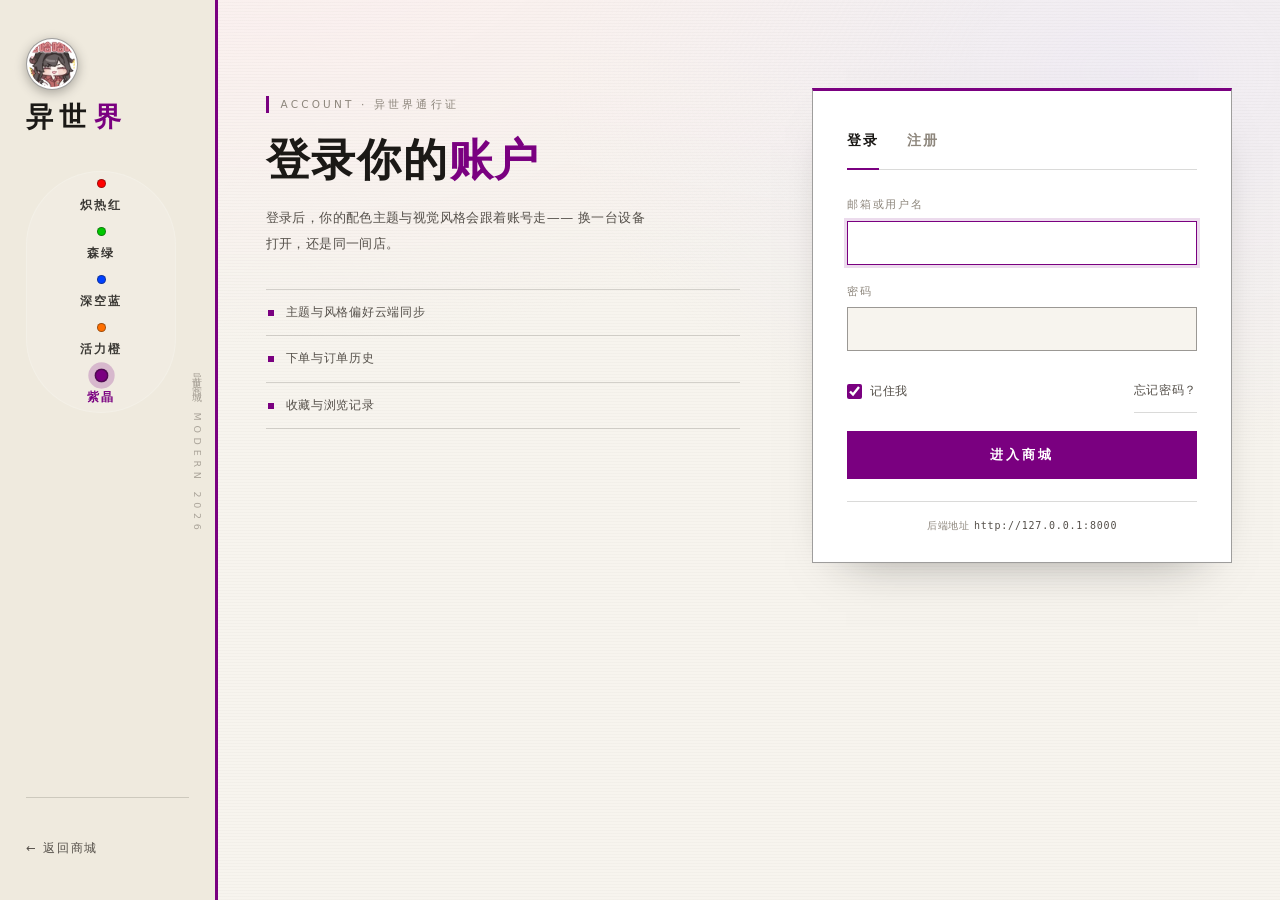
==== admin.html @ 24c60682 "feat(rbac): 三角色权限分级 + 商家后台 + 管理后台 后端： - users 表增加 role(默认 user) / display_name / shop_name - 角色依赖 re" ====
<!DOCTYPE html>
<html lang="zh-CN">
<head>
  <meta charset="UTF-8">
  <meta name="viewport" content="width=device-width, initial-scale=1.0">
  <title>管理后台 · 异世界商城</title>
  <link rel="icon" href="favicon.svg" type="image/svg+xml">
  <link rel="stylesheet" href="css/style.css">
  <link rel="stylesheet" href="css/visual-spine.css">
  <link rel="stylesheet" href="css/admin.css">
</head>
<body class="visual-spine admin-page" data-admin-page="admin">

  <a class="skip-link" href="#adminMain">跳到后台内容</a>

  <div class="container">
    <header class="header">
      <div class="brand">
        <img src="img/red.webp" alt="" class="logo" width="52" height="52">
        <span class="brand-name">异世<span class="brand-accent">界</span></span>
      </div>

      <nav aria-label="主题切换">
        <ul class="theme-tabs" role="tablist">
          <li><button class="theme-tab" data-theme="red" type="button"><span class="swatch" style="background:#ff0000"></span><span class="label">炽热红</span></button></li>
          <li><button class="theme-tab" data-theme="green" type="button"><span class="swatch" style="background:#00c800"></span><span class="label">森绿</span></button></li>
          <li><button class="theme-tab" data-theme="blue" type="button"><span class="swatch" style="background:#0040ff"></span><span class="label">深空蓝</span></button></li>
          <li><button class="theme-tab" data-theme="orange" type="button"><span class="swatch" style="background:#ff6f00"></span><span class="label">活力橙</span></button></li>
          <li><button class="theme-tab active" data-theme="purple" type="button"><span class="swatch" style="background:#7A0080"></span><span class="label">紫晶</span></button></li>
        </ul>
      </nav>

      <p class="who-am-i" id="whoAmI">校验身份中…</p>

      <div class="auth-spine-links">
        <a href="index.html" class="auth-back">← 商城</a>
        <a href="merchant.html" class="auth-back">商家后台</a>
      </div>
    </header>

    <main class="main-content" id="adminMain">
      <section class="admin-shell">
        <header class="admin-head">
          <p class="admin-kicker">ADMIN · 管理后台</p>
          <h1 class="admin-title">账号与<span class="admin-em">权限</span></h1>
          <p class="admin-sub">
            普通用户可以下单；商家可以管理商品与发货；管理员还管用户和角色。
            角色改动立即生效，对方下次请求就会被拦或放行。
          </p>
        </header>

        <section class="admin-section">
          <h2 class="section-label">
            用户列表
            <input type="search" id="userSearch" class="search-input" placeholder="搜邮箱或用户名" maxlength="100">
          </h2>

          <div class="table-wrap">
            <table class="data-table">
              <thead>
                <tr>
                  <th scope="col">ID</th>
                  <th scope="col">用户</th>
                  <th scope="col">角色</th>
                  <th scope="col">注册</th>
                  <th scope="col">最近登录</th>
                  <th scope="col">操作</th>
                </tr>
              </thead>
              <tbody id="userRows">
                <tr><td colspan="6" class="hint">加载中…</td></tr>
              </tbody>
            </table>
          </div>
        </section>

        <section class="admin-section">
          <h2 class="section-label">权限说明</h2>
          <dl class="role-matrix">
            <div class="role-row">
              <dt>普通用户</dt>
              <dd>浏览商品、下单、声明已付款、查看自己的订单</dd>
            </div>
            <div class="role-row">
              <dt>商家</dt>
              <dd>以上全部，外加：商品上下架与库存调整、查看全部订单并点「发货」、经营统计</dd>
            </div>
            <div class="role-row">
              <dt>管理员</dt>
              <dd>以上全部，外加：用户列表、改角色、停用账号。管理员不能给自己降权。</dd>
            </div>
          </dl>
        </section>
      </section>
    </main>
  </div>

  <script src="js/admin.js?v=1" defer></script>
</body>
</html>
---- css/style.css ----
*, *::before, *::after {
    margin: 0;
    padding: 0;
    box-sizing: border-box;
}

:root {
    --theme-color: #7A0080;
    --theme-color-dark: #5a0060;
    --theme-color-light: #a039a6;
    --theme-color-glow: rgba(122, 0, 128, 0.45);

    --radius-xs: 4px;
    --radius-sm: 8px;
    --radius-md: 12px;
    --radius-lg: 18px;
    --radius-xl: 28px;
    --radius-pill: 999px;

    --shadow-xs: 0 1px 3px rgba(0, 0, 0, 0.06);
    --shadow-sm: 0 4px 12px rgba(0, 0, 0, 0.08);
    --shadow-md: 0 8px 24px rgba(0, 0, 0, 0.12);
    --shadow-lg: 0 16px 48px rgba(0, 0, 0, 0.18);
    --shadow-xl: 0 24px 64px rgba(0, 0, 0, 0.25);
    --shadow-glow: 0 0 0 3px rgba(255, 255, 255, 0.9), 0 6px 20px rgba(0, 0, 0, 0.35);

    --ease-out: cubic-bezier(0.22, 1, 0.36, 1);
    --ease-bounce: cubic-bezier(0.34, 1.56, 0.64, 1);
    --ease-spring: cubic-bezier(0.68, -0.55, 0.265, 1.55);

    --bg-page: #eef1f8;
    --bg-card: #ffffff;
    --bg-subtle: #f5f6fc;
    --text-primary: #0f1729;
    --text-secondary: #4b5573;
    --text-muted: #8b92a5;
    --border: #e3e6ef;
    --price-color: #e11d48;
    --badge-hot: #ef4444;
    --badge-new: #22c55e;
    --badge-sale: #f97316;
}

html {
    font-size: 16px;
    scroll-behavior: smooth;
}

body {
    font-family: -apple-system, BlinkMacSystemFont, "Segoe UI", "PingFang SC",
        "Hiragino Sans GB", "Microsoft YaHei", Roboto, "Helvetica Neue", Arial, sans-serif;
    background-color: var(--bg-page);
    min-height: 100vh;
    color: var(--text-primary);
    line-height: 1.6;
    -webkit-font-smoothing: antialiased;
    -moz-osx-font-smoothing: grayscale;
    position: relative;
    overflow-x: hidden;
}

.bg-decor {
    position: fixed;
    inset: 0;
    pointer-events: none;
    z-index: 0;
    overflow: hidden;
}

.blob {
    position: absolute;
    border-radius: 50%;
    filter: blur(80px);
    opacity: 0.35;
    animation: float-blob 18s ease-in-out infinite;
}

.blob-1 {
    width: 520px;
    height: 520px;
    background: radial-gradient(circle, var(--theme-color), transparent 70%);
    top: -160px;
    left: -120px;
    animation-delay: 0s;
}

.blob-2 {
    width: 440px;
    height: 440px;
    background: radial-gradient(circle, var(--theme-color-light), transparent 70%);
    bottom: -120px;
    right: -80px;
    animation-delay: -6s;
}

.blob-3 {
    width: 320px;
    height: 320px;
    background: radial-gradient(circle, var(--theme-color-dark), transparent 70%);
    top: 45%;
    left: 50%;
    transform: translate(-50%, -50%);
    animation-delay: -12s;
}

@keyframes float-blob {
    0%, 100% { transform: translate(0, 0) scale(1); }
    33%      { transform: translate(40px, -30px) scale(1.08); }
    66%      { transform: translate(-30px, 40px) scale(0.95); }
}

::-webkit-scrollbar {
    width: 8px;
    height: 8px;
}
::-webkit-scrollbar-track {
    background: transparent;
}
::-webkit-scrollbar-thumb {
    background: rgba(0, 0, 0, 0.18);
    border-radius: var(--radius-pill);
    border: 2px solid transparent;
    background-clip: padding-box;
}
::-webkit-scrollbar-thumb:hover {
    background: rgba(0, 0, 0, 0.32);
    background-clip: padding-box;
    border: 2px solid transparent;
}

.container {
    position: relative;
    z-index: 1;
    width: min(94%, 1240px);
    margin: 20px auto;
    border-radius: var(--radius-xl);
    background-color: var(--bg-card);
    backdrop-filter: blur(20px);
    box-shadow: var(--shadow-xl);
    overflow: visible;
    min-height: calc(100vh - 40px);
    display: flex;
    flex-direction: column;
    border: 1px solid rgba(255, 255, 255, 0.6);
}

.header, .nav, .footer {
    transition: background-color 0.35s var(--ease-out);
}

.header {
    display: flex;
    justify-content: space-between;
    align-items: center;
    padding: 14px 28px;
    gap: 20px;
    background: linear-gradient(135deg, var(--theme-color) 0%, var(--theme-color-dark) 100%);
    color: white;
    box-shadow: 0 2px 20px rgba(0, 0, 0, 0.18);
    position: relative;
    z-index: 5;
    border-radius: var(--radius-xl) var(--radius-xl) 0 0;
    overflow: hidden;
}

.brand {
    display: flex;
    align-items: center;
    gap: 12px;
}

.logo {
    height: 48px;
    width: 48px;
    border-radius: var(--radius-sm);
    object-fit: cover;
    box-shadow: 0 3px 12px rgba(0, 0, 0, 0.3), inset 0 0 0 2px rgba(255, 255, 255, 0.3);
    background: #fff;
    padding: 2px;
}

.brand-name {
    font-size: 22px;
    font-weight: 800;
    letter-spacing: -0.5px;
    color: #fff;
}

.brand-accent {
    background: linear-gradient(90deg, #fff, rgba(255, 255, 255, 0.65));
    -webkit-background-clip: text;
    background-clip: text;
    -webkit-text-fill-color: transparent;
    padding-left: 2px;
}

.theme-tabs {
    list-style: none;
    display: flex;
    gap: 8px;
    align-items: center;
    padding: 4px;
    background: rgba(255, 255, 255, 0.12);
    border-radius: var(--radius-pill);
    border: 1px solid rgba(255, 255, 255, 0.18);
}

.theme-tab {
    cursor: pointer;
    display: flex;
    flex-direction: column;
    align-items: center;
    gap: 3px;
    padding: 5px 10px;
    border-radius: var(--radius-pill);
    transition: all 0.25s var(--ease-out);
    user-select: none;
}

.theme-tab .swatch {
    width: 28px;
    height: 28px;
    border: 2px solid rgba(255, 255, 255, 0.5);
    border-radius: 50%;
    transition: all 0.3s var(--ease-bounce);
    box-shadow: 0 2px 6px rgba(0, 0, 0, 0.2);
}

.theme-tab .label {
    font-size: 10px;
    color: rgba(255, 255, 255, 0.75);
    font-weight: 600;
    white-space: nowrap;
}

.theme-tab:hover {
    background: rgba(255, 255, 255, 0.15);
}

.theme-tab:hover .swatch {
    transform: scale(1.15);
}

.theme-tab.active {
    background: rgba(255, 255, 255, 0.95);
    box-shadow: 0 4px 12px rgba(0, 0, 0, 0.2);
}

.theme-tab.active .swatch {
    transform: scale(1.2);
    border-color: transparent;
    box-shadow: 0 0 0 2px rgba(0, 0, 0, 0.1), 0 3px 10px rgba(0, 0, 0, 0.25);
}

.theme-tab.active .label {
    color: var(--theme-color-dark);
}

.red    { background-color: #ff0000; }
.green  { background-color: #00c800; }
.blue   { background-color: #0040ff; }
.orange { background-color: #ff6f00; }
.purple { background-color: #7A0080; }

.nav {
    padding: 0 28px;
    background: linear-gradient(180deg, rgba(0, 0, 0, 0.04), transparent);
    backdrop-filter: blur(14px);
    border-bottom: 1px solid var(--border);
    background-color: rgba(255, 255, 255, 0.92);
    position: sticky;
    top: 0;
    z-index: 50;
}

.hamburger {
    display: none;
    background: none;
    border: none;
    cursor: pointer;
    padding: 14px 0;
    flex-direction: column;
    gap: 5px;
}

.hamburger.active {
    background: var(--theme-color-dark);
    border-radius: 12px;
    padding: 12px 14px;
    box-shadow: 0 4px 14px rgba(0, 0, 0, 0.25);
}

.hamburger span {
    display: block;
    width: 26px;
    height: 3px;
    background-color: var(--theme-color);
    border-radius: 2px;
    transition: all 0.35s var(--ease-out);
}

.hamburger.active span:nth-child(1) {
    transform: translateY(8px) rotate(45deg);
    background-color: #fff;
}
.hamburger.active span:nth-child(2) {
    opacity: 0;
}
.hamburger.active span:nth-child(3) {
    transform: translateY(-8px) rotate(-45deg);
    background-color: #fff;
}

.nav-menu {
    list-style: none;
    display: flex;
    gap: 0;
}

.nav-item {
    position: relative;
}

.nav-link {
    display: block;
    padding: 16px 22px;
    text-decoration: none;
    color: var(--text-secondary);
    font-size: 15px;
    font-weight: 600;
    transition: color 0.25s ease, background-color 0.25s ease;
    position: relative;
}

.nav-link::after {
    content: "";
    position: absolute;
    left: 50%;
    bottom: 0;
    width: 0;
    height: 3px;
    background: linear-gradient(90deg, var(--theme-color), var(--theme-color-light));
    transform: translateX(-50%);
    transition: width 0.35s var(--ease-out);
    border-radius: 3px;
}

.nav-link:hover {
    color: var(--theme-color-dark);
    background: linear-gradient(180deg, rgba(122, 0, 128, 0.05), transparent);
}

.nav-link:hover::after {
    width: 60%;
}

.submenu {
    position: absolute;
    top: 100%;
    left: 0;
    list-style: none;
    min-width: 190px;
    background: var(--bg-card);
    border-radius: var(--radius-md);
    box-shadow: var(--shadow-lg);
    opacity: 0;
    visibility: hidden;
    transform: translateY(-12px) scale(0.96);
    transition: opacity 0.3s var(--ease-out), transform 0.3s var(--ease-spring), visibility 0.3s;
    z-index: 100;
    overflow: visible;
    border: 1px solid var(--border);
    padding: 6px;
    padding-top: 10px;
}

/* 透明桥接区：跨越导航项与子菜单之间的空隙，确保鼠标移动时 hover 不断开 */
.submenu::after {
    content: "";
    position: absolute;
    top: -10px;
    left: 0;
    right: 0;
    height: 10px;
}

.submenu::before {
    content: "";
    position: absolute;
    top: -6px;
    left: 22px;
    width: 12px;
    height: 12px;
    background: var(--bg-card);
    border-left: 1px solid var(--border);
    border-top: 1px solid var(--border);
    transform: rotate(45deg);
}

.submenu li {
    position: relative;
}

.submenu li a {
    display: block;
    padding: 10px 16px;
    text-decoration: none;
    color: var(--text-secondary);
    font-size: 14px;
    font-weight: 500;
    transition: all 0.22s var(--ease-out);
    border-radius: var(--radius-sm);
    margin: 2px 0;
}

.submenu li a:hover {
    background: linear-gradient(90deg, var(--theme-color), var(--theme-color-light));
    color: #fff;
    padding-left: 22px;
    box-shadow: 0 2px 8px rgba(122, 0, 128, 0.3);
}

.has-sub > a::after {
    content: "›";
    float: right;
    font-size: 16px;
    opacity: 0.6;
    line-height: 1;
    transition: transform 0.25s ease;
}

.nav-item:hover > .submenu {
    opacity: 1;
    visibility: visible;
    transform: translateY(0) scale(1);
}

.submenu .submenu-level2 {
    top: -6px;
    left: calc(100% + 8px);
    transform: translateX(-12px) scale(0.96);
}

.submenu .submenu-level2::before {
    top: 16px;
    left: -6px;
    border-left: none;
    border-top: none;
    border-right: 1px solid var(--border);
    border-bottom: 1px solid var(--border);
}

.submenu .has-sub:hover > .submenu-level2 {
    opacity: 1;
    visibility: visible;
    transform: translateX(0) scale(1);
}

.main-content {
    flex: 1;
    display: flex;
    flex-direction: column;
    background: linear-gradient(180deg, rgba(245, 246, 252, 0.5) 0%, var(--bg-subtle) 100%);
}

.hero {
    position: relative;
    padding: 48px 36px;
    margin: 28px 28px 0;
    border-radius: var(--radius-lg);
    overflow: hidden;
    background: linear-gradient(135deg,
        var(--theme-color-dark) 0%,
        var(--theme-color) 50%,
        var(--theme-color-light) 100%);
    box-shadow: 0 12px 40px var(--theme-color-glow);
    color: #fff;
    isolation: isolate;
}

.hero::before {
    content: "";
    position: absolute;
    inset: 0;
    background-image:
        radial-gradient(circle at 20% 30%, rgba(255, 255, 255, 0.15) 0%, transparent 45%),
        radial-gradient(circle at 80% 70%, rgba(255, 255, 255, 0.1) 0%, transparent 40%);
    z-index: -1;
}

.hero-inner {
    position: relative;
    z-index: 2;
    max-width: 68%;
}

.hero-tag {
    display: inline-block;
    padding: 6px 14px;
    background: rgba(255, 255, 255, 0.2);
    border-radius: var(--radius-pill);
    font-size: 12px;
    font-weight: 700;
    letter-spacing: 1px;
    margin-bottom: 14px;
    border: 1px solid rgba(255, 255, 255, 0.3);
    backdrop-filter: blur(8px);
}

.hero-title {
    font-size: clamp(26px, 4vw, 42px);
    font-weight: 800;
    line-height: 1.2;
    letter-spacing: -0.5px;
    margin-bottom: 14px;
    text-shadow: 0 2px 10px rgba(0, 0, 0, 0.15);
}

.hero-highlight {
    background: linear-gradient(90deg, #fff5a0, #ffffff);
    -webkit-background-clip: text;
    background-clip: text;
    -webkit-text-fill-color: transparent;
    position: relative;
}

.hero-highlight::after {
    content: "";
    position: absolute;
    left: 0;
    bottom: 2px;
    width: 100%;
    height: 4px;
    background: rgba(255, 255, 255, 0.4);
    border-radius: 2px;
}

.hero-desc {
    font-size: 15px;
    opacity: 0.9;
    line-height: 1.7;
}

.hero-cta {
    margin-top: 18px;
    padding: 12px 32px;
    font-size: 15px;
    font-weight: 700;
    color: #fff;
    background: linear-gradient(135deg, var(--theme-color, #7A0080), var(--theme-color-dark, #5a0060));
    border: none;
    border-radius: 50px;
    cursor: pointer;
    box-shadow: 0 4px 16px rgba(122, 0, 128, 0.35);
    transition: transform 0.2s ease, box-shadow 0.25s ease;
    letter-spacing: 1px;
}

.hero-cta:hover {
    transform: translateY(-2px);
    box-shadow: 0 8px 24px rgba(122, 0, 128, 0.45);
}

.hero-cta:active {
    transform: scale(0.96);
}

.hero-orb {
    position: absolute;
    right: -40px;
    top: 50%;
    transform: translateY(-50%);
    width: 280px;
    height: 280px;
    border-radius: 50%;
    background: radial-gradient(circle at 30% 30%, rgba(255, 255, 255, 0.4), rgba(255, 255, 255, 0.05) 60%, transparent 75%);
    box-shadow: inset 0 0 60px rgba(255, 255, 255, 0.2);
    animation: orb-pulse 4s ease-in-out infinite;
    z-index: 1;
}

@keyframes orb-pulse {
    0%, 100% { transform: translateY(-50%) scale(1); opacity: 0.8; }
    50%      { transform: translateY(-50%) scale(1.08); opacity: 1; }
}

.filter-bar {
    padding: 0 28px;
    margin-top: 24px;
}

.content-tabs {
    list-style: none;
    display: flex;
    gap: 6px;
    padding: 6px;
    background: rgba(0, 0, 0, 0.04);
    border-radius: var(--radius-pill);
    width: fit-content;
    border: 1px solid rgba(0, 0, 0, 0.06);
}

.content-tab {
    padding: 10px 22px;
    cursor: pointer;
    font-size: 14px;
    font-weight: 600;
    color: var(--text-secondary);
    border-radius: var(--radius-pill);
    transition: all 0.3s var(--ease-out);
    user-select: none;
    white-space: nowrap;
    position: relative;
}

.content-tab:hover {
    color: var(--theme-color-dark);
    background: rgba(122, 0, 128, 0.06);
}

.content-tab.active {
    color: #fff;
    background: linear-gradient(135deg, var(--theme-color), var(--theme-color-light));
    box-shadow: 0 4px 16px var(--theme-color-glow);
    transform: translateY(-1px);
}

.content-panels {
    list-style: none;
    padding: 24px 28px 36px;
    flex: 1;
}

.content-panel {
    display: none;
    animation: panel-in 0.4s var(--ease-out);
}

.content-panel.active {
    display: block;
}

@keyframes panel-in {
    from { opacity: 0; transform: translateY(14px); }
    to   { opacity: 1; transform: translateY(0); }
}

.content-panel h2 {
    font-size: 22px;
    font-weight: 700;
    color: var(--text-primary);
    margin-bottom: 20px;
    display: flex;
    align-items: center;
    gap: 10px;
}

.content-panel h2::after {
    content: "";
    flex: 1;
    height: 2px;
    background: linear-gradient(90deg, var(--border), transparent);
}

.product-list {
    list-style: none;
    display: grid;
    grid-template-columns: repeat(auto-fill, minmax(220px, 1fr));
    gap: 18px;
}

.product-item {
    position: relative;
    border-radius: var(--radius-md);
    padding: 24px 18px 20px;
    text-align: center;
    background: var(--bg-card);
    border: 1px solid var(--border);
    transition: transform 0.35s var(--ease-out), box-shadow 0.35s var(--ease-out), border-color 0.3s ease;
    cursor: pointer;
    overflow: visible;
}

.product-item::before {
    content: "";
    position: absolute;
    inset: 0;
    border-radius: inherit;
    background: linear-gradient(145deg, rgba(122, 0, 128, 0.06), transparent 50%);
    opacity: 0;
    transition: opacity 0.35s ease;
    pointer-events: none;
}

.product-item:hover {
    transform: translateY(-8px);
    box-shadow: 0 20px 48px rgba(0, 0, 0, 0.14), 0 0 0 1px var(--theme-color-light);
    border-color: transparent;
}

.product-item:hover::before {
    opacity: 1;
}

.product-item.rank-1 {
    border-color: rgba(239, 68, 68, 0.3);
    box-shadow: 0 4px 16px rgba(239, 68, 68, 0.12);
}
.product-item.rank-2 {
    border-color: rgba(148, 163, 184, 0.4);
}
.product-item.rank-3 {
    border-color: rgba(249, 115, 22, 0.3);
}

.product-item.on-sale {
    border-color: var(--badge-sale);
    background: linear-gradient(160deg, rgba(249, 115, 22, 0.05), var(--bg-card));
}

.product-badge {
    position: absolute;
    top: -10px;
    left: 50%;
    transform: translateX(-50%);
    padding: 3px 12px;
    font-size: 11px;
    font-weight: 700;
    color: #fff;
    border-radius: var(--radius-pill);
    background: var(--badge-hot);
    box-shadow: 0 3px 10px rgba(0, 0, 0, 0.2);
    letter-spacing: 0.5px;
}

.product-badge.new { background: var(--badge-new); }
.product-badge.sale { background: var(--badge-sale); }

.rank-badge {
    position: absolute;
    top: 10px;
    right: 10px;
    font-size: 22px;
    filter: drop-shadow(0 2px 4px rgba(0, 0, 0, 0.2));
}

.product-img {
    font-size: 64px;
    margin: 4px 0 14px;
    transition: transform 0.4s var(--ease-bounce);
    line-height: 1;
    display: flex;
    align-items: center;
    justify-content: center;
}

/* 二次元商品图：统一圆角 + 柔和投影，悬停时随卡片一起弹动 */
.product-img img {
    display: block;
    width: 132px;
    height: 132px;
    object-fit: cover;
    border-radius: 16px;
    box-shadow: 0 6px 18px rgba(0, 0, 0, 0.12);
    transition: box-shadow 0.35s var(--ease-out);
}

.product-item:hover .product-img img {
    box-shadow: 0 10px 26px rgba(0, 0, 0, 0.18);
}

.product-item:hover .product-img {
    transform: scale(1.08) rotate(-3deg);
}

.product-name {
    font-size: 15px;
    font-weight: 600;
    color: var(--text-primary);
    margin-bottom: 6px;
}

.product-meta {
    font-size: 12px;
    color: var(--text-muted);
    margin-bottom: 10px;
}

.product-price {
    font-size: 20px;
    font-weight: 800;
    color: var(--price-color);
}

.product-price data {
    text-decoration: none;
}

.footer {
    background: linear-gradient(135deg, var(--theme-color-dark), var(--theme-color));
    color: rgba(255, 255, 255, 0.9);
    padding: 20px 28px;
    font-size: 13px;
    text-align: center;
    border-radius: 0 0 var(--radius-xl) var(--radius-xl);
    overflow: hidden;
}

.footer-inner {
    display: flex;
    align-items: center;
    justify-content: center;
    gap: 12px;
    flex-wrap: wrap;
}

.footer-divider {
    opacity: 0.6;
}

#debugToggle {
    position: fixed;
    right: 24px;
    bottom: 24px;
    width: 54px;
    height: 54px;
    border-radius: 50%;
    border: none;
    background: linear-gradient(135deg, var(--theme-color), var(--theme-color-dark));
    color: #fff;
    font-size: 22px;
    cursor: pointer;
    box-shadow: var(--shadow-lg);
    transition: all 0.3s var(--ease-out);
    z-index: 9999;
}

#debugToggle:hover {
    transform: scale(1.1) rotate(6deg);
    box-shadow: 0 12px 32px var(--theme-color-glow);
}

#debugToggle:active {
    transform: scale(0.95);
}

body.mobile-view .container {
    max-width: 420px;
    margin: 10px auto;
    width: 96%;
    border-radius: var(--radius-lg);
}

body.mobile-view .header {
    padding: 12px 16px;
}

body.mobile-view .brand-name {
    display: none;
}

body.mobile-view .theme-tabs {
    gap: 4px;
    flex: 1;
    min-width: 0;
    padding: 3px;
}

body.mobile-view .theme-tab {
    padding: 3px 6px;
}

body.mobile-view .theme-tab .swatch {
    width: 24px;
    height: 24px;
}

body.mobile-view .theme-tab .label {
    display: none;
}

body.mobile-view .nav {
    padding: 0 16px;
    display: flex;
    flex-direction: column;
    align-items: stretch;
}

body.mobile-view .hamburger {
    display: flex;
    align-self: flex-end;
}

body.mobile-view .nav.open .nav-menu {
    display: flex;
    flex: 1;
}

body.mobile-view .nav-menu {
    display: none;
    flex-direction: column;
    background: var(--theme-color-dark);
    padding: 4px 16px 16px;
    overflow-y: auto;
}

body.mobile-view .nav-menu .nav-link {
    color: #fff;
    padding: 14px 0;
    font-size: 15px;
}

body.mobile-view .nav-menu .nav-link::after {
    background: #fff;
}

body.mobile-view .nav-menu .nav-item {
    border-bottom: 1px solid rgba(255, 255, 255, 0.15);
}

body.mobile-view .nav-menu .nav-item:last-child {
    border-bottom: none;
}

body.mobile-view .nav-menu .submenu {
    display: none;
    position: static;
    opacity: 1;
    visibility: visible;
    transform: none;
    box-shadow: none;
    min-width: 0;
    background: rgba(0, 0, 0, 0.2);
    border-radius: 0;
    border: none;
    padding: 0;
    margin: 0 -16px;
}

body.mobile-view .nav-menu .nav-item.expanded > .submenu {
    display: block;
}

body.mobile-view .nav-menu .submenu::before {
    display: none;
}

body.mobile-view .nav-menu .submenu li a {
    color: rgba(255, 255, 255, 0.85);
    padding: 12px 16px 12px 32px;
    font-size: 14px;
    background: none;
    margin: 0;
    border-radius: 0;
}

body.mobile-view .nav-menu .submenu li a:hover {
    background: rgba(255, 255, 255, 0.1);
    color: #fff;
    padding-left: 40px;
    box-shadow: none;
}

body.mobile-view .nav-menu .submenu .submenu-level2 {
    display: none;
    position: static;
    transform: none;
    background: rgba(0, 0, 0, 0.35);
    margin: 0 -16px;
}

body.mobile-view .nav-menu .has-sub.expanded > .submenu-level2 {
    display: block;
}

body.mobile-view .nav-menu .submenu .submenu-level2::before {
    display: none;
}

body.mobile-view .nav-menu .submenu .submenu-level2 li a {
    padding: 12px 16px 12px 48px;
}

body.mobile-view .nav-menu .has-sub > a::after {
    content: "▾";
    float: none;
    margin-left: 8px;
}

body.mobile-view .hero {
    padding: 28px 20px;
    margin: 16px 16px 0;
}

body.mobile-view .hero-inner {
    max-width: 100%;
}

body.mobile-view .hero-orb {
    width: 180px;
    height: 180px;
    opacity: 0.5;
    right: -30px;
}

body.mobile-view .filter-bar {
    padding: 0 16px;
}

body.mobile-view .content-tabs {
    width: 100%;
    overflow-x: auto;
    flex-wrap: nowrap;
    -webkit-overflow-scrolling: touch;
}

body.mobile-view .content-tab {
    padding: 8px 16px;
    font-size: 13px;
    flex-shrink: 0;
}

body.mobile-view .content-panels {
    padding: 20px 16px 28px;
}

body.mobile-view .product-list {
    grid-template-columns: repeat(2, 1fr);
    gap: 12px;
}

body.mobile-view .product-item {
    padding: 18px 12px 16px;
}

body.mobile-view .product-img {
    font-size: 48px;
}

body.mobile-view .product-img img {
    width: 96px;
    height: 96px;
    border-radius: 14px;
}

body.mobile-view .product-price {
    font-size: 17px;
}

@media (max-width: 768px) {
    .header {
        padding: 12px 16px;
    }

    .brand-name {
        display: none;
    }

    .theme-tabs {
        gap: 4px;
        flex: 1;
        min-width: 0;
        padding: 3px;
    }

    .theme-tab .swatch {
        width: 24px;
        height: 24px;
    }

    .theme-tab .label {
        display: none;
    }

    .nav {
        padding: 0 16px;
        display: flex;
        flex-direction: column;
        align-items: stretch;
    }

    .hamburger {
        display: flex;
        align-self: flex-end;
    }

    .nav.open .nav-menu {
        display: flex;
        flex: 1;
    }

    .nav-menu {
        display: none;
        flex-direction: column;
        background: var(--theme-color-dark);
        padding: 4px 16px 16px;
        overflow-y: auto;
    }

    .nav-menu .nav-link {
        color: #fff;
        padding: 14px 0;
    }

    .nav-menu .nav-link::after {
        background: #fff;
    }

    .nav-menu .nav-item {
        border-bottom: 1px solid rgba(255, 255, 255, 0.15);
    }

    .nav-menu .nav-menu .nav-item:last-child {
        border-bottom: none;
    }

    .nav-menu .submenu {
        display: none;
        position: static;
        opacity: 1;
        visibility: visible;
        transform: none;
        box-shadow: none;
        min-width: 0;
        background: rgba(0, 0, 0, 0.2);
        border-radius: 0;
        border: none;
        padding: 0;
        margin: 0 -16px;
    }

    .nav-menu .nav-item.expanded > .submenu {
        display: block;
    }

    .nav-menu .submenu::before {
        display: none;
    }

    .nav-menu .submenu li a {
        color: rgba(255, 255, 255, 0.85);
        padding: 12px 16px 12px 32px;
        font-size: 14px;
        background: none;
        margin: 0;
        border-radius: 0;
    }

    .nav-menu .submenu li a:hover {
        background: rgba(255, 255, 255, 0.1);
        color: #fff;
        padding-left: 40px;
        box-shadow: none;
    }

    .nav-menu .submenu .submenu-level2 {
        display: none;
        position: static;
        transform: none;
        background: rgba(0, 0, 0, 0.35);
        margin: 0 -16px;
    }

    .nav-menu .has-sub.expanded > .submenu-level2 {
        display: block;
    }

    .nav-menu .submenu .submenu-level2::before {
        display: none;
    }

    .nav-menu .submenu .submenu-level2 li a {
        padding: 12px 16px 12px 48px;
    }

    .nav-menu .has-sub > a::after {
        content: "▾";
        float: none;
        margin-left: 8px;
    }

    .hero {
        padding: 28px 20px;
        margin: 16px 16px 0;
    }

    .hero-orb {
        width: 180px;
        height: 180px;
        opacity: 0.5;
        right: -30px;
    }

    .filter-bar {
        padding: 0 16px;
    }

    .content-tabs {
        width: 100%;
        overflow-x: auto;
        flex-wrap: nowrap;
    }

    .content-tab {
        padding: 8px 16px;
        font-size: 13px;
        flex-shrink: 0;
    }

    .content-panels {
        padding: 20px 16px 28px;
    }

    .product-list {
        grid-template-columns: repeat(2, 1fr);
        gap: 12px;
    }

    .product-item {
        padding: 18px 12px 16px;
    }

    .product-img {
        font-size: 48px;
    }

    .product-img img {
        width: 104px;
        height: 104px;
        border-radius: 14px;
    }
}

/* ====== 图片走马灯（水平无缝滚动） ====== */
.carousel-section {
    padding: 0 28px;
    margin-top: 24px;
}

.carousel-header {
    display: flex;
    align-items: center;
    justify-content: space-between;
    margin-bottom: 12px;
}

.carousel-title {
    font-size: 18px;
    font-weight: 700;
    color: var(--text-primary);
    position: relative;
    padding-left: 14px;
}

.carousel-title::before {
    content: "";
    position: absolute;
    left: 0;
    top: 50%;
    transform: translateY(-50%);
    width: 4px;
    height: 18px;
    border-radius: 2px;
    background: linear-gradient(180deg, var(--theme-color), var(--theme-color-dark));
}

.carousel-hint {
    font-size: 12px;
    color: var(--text-muted);
    letter-spacing: 1px;
}

.carousel-window {
    width: 100%;
    height: 180px;
    overflow: hidden;
    border-radius: var(--radius-md);
    border: 1px solid var(--border);
    background: var(--bg-card);
    box-shadow: var(--shadow-sm);
}

#carouselList {
    list-style: none;
    padding: 0;
    margin: 0;
    display: flex;
    flex-direction: row;
    align-items: center;
    flex-shrink: 0;
    will-change: transform;
}

#carouselList>li {
    padding: 0 12px;
    flex-shrink: 0;
}

#carouselList>li img {
    width: 220px;
    height: 150px;
    object-fit: cover;
    border-radius: var(--radius-sm);
    display: block;
    box-shadow: var(--shadow-xs);
    transition: transform 0.3s var(--ease-bounce), box-shadow 0.3s var(--ease-out);
    border: 2px solid rgba(255, 255, 255, 0.6);
}

#carouselList>li img:hover {
    transform: scale(1.06) translateY(-3px);
    box-shadow: 0 10px 24px rgba(0, 0, 0, 0.18);
    border-color: var(--theme-color);
}

@media (max-width: 768px) {
    .carousel-section {
        padding: 0 16px;
    }
    .carousel-window {
        height: 140px;
    }
    #carouselList>li img {
        width: 160px;
        height: 110px;
    }
}
/* ==========================================================================
   可访问性与性能基线（增量追加，不改动任何既有规则）
   ========================================================================== */

/* 键盘焦点必须可见（WCAG 2.4.7） */
:focus-visible {
    outline: 2px solid var(--theme-color);
    outline-offset: 3px;
    border-radius: 4px;
}

/* 深色风格下焦点环需与背景有 3:1 对比 */
body.visual-gacha :focus-visible,
body.visual-editorial :focus-visible {
    outline-color: #ffd93d;
}

/* 尊重系统的"减少动效"设置（WCAG 2.3.3） */
@media (prefers-reduced-motion: reduce) {
    *,
    *::before,
    *::after {
        animation-duration: .01ms !important;
        animation-iteration-count: 1 !important;
        transition-duration: .01ms !important;
        scroll-behavior: auto !important;
    }
    .carousel-window ul,
    .banner-track {
        transform: none !important;
    }
}

/* 跳转链接：键盘用户可跳过重复导航（WCAG 2.4.1） */
.skip-link {
    position: absolute;
    left: 12px;
    top: -60px;
    z-index: 999;
    padding: 12px 20px;
    background: var(--theme-color);
    color: #fff;
    font-weight: 700;
    border-radius: 0 0 8px 8px;
    text-decoration: none;
    transition: top .2s ease;
}

.skip-link:focus {
    top: 0;
}

/* 屏幕阅读器专用文本 */
.visually-hidden {
    position: absolute;
    width: 1px;
    height: 1px;
    padding: 0;
    margin: -1px;
    overflow: hidden;
    clip: rect(0, 0, 0, 0);
    white-space: nowrap;
    border: 0;
}

/* ==========================================================================
   账户区（header 内）：未登录显示「登录」，登录后显示用户名 + 登出
   各视觉风格通过 --theme-color 自动换色，无需逐套覆盖
   ========================================================================== */
.user-area {
    display: flex;
    align-items: center;
    gap: 10px;
    margin-left: 6px;
    flex-shrink: 0;
}

.user-entry {
    display: inline-flex;
    align-items: center;
    justify-content: center;
    min-height: 40px;
    padding: 0 18px;
    border: 1px solid currentColor;
    border-radius: 999px;
    color: rgba(255, 255, 255, .92);
    font-family: "PingFang SC", "Microsoft YaHei", system-ui, sans-serif;
    font-size: 13px;
    letter-spacing: .08em;
    text-decoration: none;
    transition: background-color .2s ease, color .2s ease;
}

.user-entry:hover,
.user-entry:focus-visible {
    background: rgba(255, 255, 255, .16);
    color: #fff;
}

.user-name {
    max-width: 140px;
    overflow: hidden;
    text-overflow: ellipsis;
    white-space: nowrap;
    color: rgba(255, 255, 255, .95);
    font-family: "PingFang SC", "Microsoft YaHei", system-ui, sans-serif;
    font-size: 13px;
    letter-spacing: .04em;
}

.user-logout {
    min-height: 40px;
    padding: 0 14px;
    border: 1px solid rgba(255, 255, 255, .38);
    border-radius: 999px;
    background: transparent;
    color: rgba(255, 255, 255, .85);
    font-family: "PingFang SC", "Microsoft YaHei", system-ui, sans-serif;
    font-size: 12px;
    letter-spacing: .1em;
    cursor: pointer;
    transition: background-color .2s ease, border-color .2s ease;
}

.user-logout:hover {
    background: rgba(255, 255, 255, .16);
    border-color: rgba(255, 255, 255, .6);
}

@media (max-width: 720px) {
    .user-name { max-width: 84px; font-size: 12px; }
    .user-entry { padding: 0 12px; min-height: 36px; font-size: 12px; }
    .user-logout { min-height: 36px; padding: 0 10px; font-size: 11px; }
}
---- css/visual-spine.css ----
/* ==========================================================================
   风格 F · 书脊长卷 (visual-spine)
   结构型主题：不是换材质，而是改版面骨架。
   - 左侧 260px sticky 书脊，靠 grid-row:1/-1 跨满整页，物理上不断
   - banner 与 hero 同占一个网格格，hero 纸条向左越过书脊线，两栏被钉成一页
   - 全页取消横向闭合：细线从书脊起、向右出血、左端不封口
   - 商品是价目台账，不是卡片网格
   作用域：body.visual-spine
   ========================================================================== */

body.visual-spine {
    /* 纸与墨 */
    --sp-paper: #f7f4ee;
    --sp-paper-deep: #efeade;
    --sp-ink: #1b1916;
    --sp-ink-soft: #55504a;
    --sp-ink-mute: #8d867c;
    --sp-rule: rgba(27, 25, 22, .16);
    --sp-rule-strong: rgba(27, 25, 22, .42);

    --sp-accent: var(--theme-color);

    /* 不等距节奏：均匀是"一页一页"，不等距才是文章 */
    --sp-gap-s: 18px;
    --sp-gap-m: 44px;
    --sp-gap-l: 96px;
    --sp-gap-xl: 148px;

    --bg-page: var(--sp-paper);
    --bg-card: transparent;
    --bg-subtle: var(--sp-paper-deep);
    --text-primary: var(--sp-ink);
    --text-secondary: var(--sp-ink-soft);
    --text-muted: var(--sp-ink-mute);
    --border: var(--sp-rule);
    --price-color: var(--sp-accent);

    background-color: var(--sp-paper);
    color: var(--sp-ink);
    font-family: "Songti SC", "SimSun", Georgia, "Noto Serif SC", serif;
    overflow-x: clip;
}

/* 一张不动的纸：fixed 背景层，滚动时不动，内容在上面滑过 */
body.visual-spine::before {
    content: "";
    position: fixed;
    inset: 0;
    z-index: 0;
    pointer-events: none;
    background:
        radial-gradient(1200px 700px at 22% -10%, rgba(255, 235, 240, .55), transparent 62%),
        radial-gradient(900px 600px at 88% 8%, rgba(232, 226, 250, .45), transparent 64%);
}

/* 纸纹：极淡的横向纤维 */
body.visual-spine::after {
    content: "";
    position: fixed;
    inset: 0;
    z-index: 0;
    pointer-events: none;
    background-image: repeating-linear-gradient(0deg,
        rgba(27, 25, 22, .022) 0 1px,
        transparent 1px 3px);
    opacity: .9;
}

body.visual-spine .bg-decor { display: none; }
body.visual-spine .banner-hint,
body.visual-spine .carousel-hint,
body.visual-spine .hero-orb { display: none; }

/* ---------- 骨架：书脊 + 内容栏 ---------- */
body.visual-spine .container {
    position: relative;
    z-index: 1;
    display: grid;
    grid-template-columns: clamp(216px, 17vw, 280px) minmax(0, 1fr);
    width: 100%;
    max-width: none;
    margin: 0;
    padding: 0;
    background: none;
    border: 0;
    border-radius: 0;
    box-shadow: none;
    backdrop-filter: none;
}

/* ---------- 书脊 ---------- */
body.visual-spine .header {
    grid-column: 1;
    grid-row: 1 / -1;
    position: sticky;
    top: 0;
    align-self: start;
    height: 100dvh;
    max-height: 100dvh;
    overflow: auto;
    margin: 0;
    padding: 38px 74px 30px 26px;
    display: flex;
    flex-direction: column;
    justify-content: flex-start;
    align-items: flex-start;
    gap: 0;
    background: transparent;
    border: 0;
    border-right: 1px solid var(--sp-rule-strong);
    border-radius: 0;
    box-shadow: none;
    scrollbar-width: none;
}

body.visual-spine .header::-webkit-scrollbar { width: 0; }

body.visual-spine .brand {
    display: flex;
    flex-direction: column;
    align-items: flex-start;
    gap: 14px;
    margin-bottom: 40px;
}

body.visual-spine .logo {
    width: 52px;
    height: 52px;
    border-radius: 50%;
    border: 1px solid var(--sp-rule-strong);
    filter: grayscale(.2);
}

body.visual-spine .brand-name {
    font-size: 27px;
    font-weight: 700;
    letter-spacing: .22em;
    line-height: 1;
    color: var(--sp-ink);
    -webkit-text-fill-color: var(--sp-ink);
    background: none;
    text-shadow: none;
}

body.visual-spine .brand-accent {
    color: var(--sp-accent);
    -webkit-text-fill-color: var(--sp-accent);
    background: none;
}

/* 5 色主题：竖排，色标 + 名称 */
body.visual-spine .header nav[aria-label="主题切换"] {
    width: 100%;
    margin-bottom: 34px;
}

body.visual-spine .theme-tabs {
    display: flex;
    flex-direction: column;
    gap: 0;
    width: 100%;
}

body.visual-spine .theme-tab {
    display: flex;
    align-items: center;
    gap: 10px;
    padding: 7px 0;
    border: 0;
    border-radius: 0;
    background: none;
    box-shadow: none;
    cursor: pointer;
    transition: none;
}

body.visual-spine .theme-tab:hover { transform: none; background: none; }

body.visual-spine .theme-tab .swatch {
    width: 9px;
    height: 9px;
    border-radius: 50%;
    border: 1px solid var(--sp-rule-strong);
    box-shadow: none;
    flex: 0 0 auto;
    transition: transform .2s ease, box-shadow .2s ease;
}

body.visual-spine .theme-tab .label {
    font-family: "PingFang SC", "Microsoft YaHei", system-ui, sans-serif;
    font-size: 11.5px;
    letter-spacing: .16em;
    color: var(--sp-ink-soft);
    transition: color .2s ease;
}

body.visual-spine .theme-tab:hover .label { color: var(--sp-ink); }

body.visual-spine .theme-tab.active {
    background: none;
    box-shadow: none;
}

body.visual-spine .theme-tab.active .swatch {
    transform: scale(1.55);
    box-shadow: 0 0 0 4px rgba(0, 0, 0, .06);
}

body.visual-spine .theme-tab.active .label {
    color: var(--sp-ink);
    font-weight: 700;
}

/* 5 套材质：竖排文字列 */
body.visual-spine .visual-switch {
    display: flex;
    flex-direction: column;
    align-items: flex-start;
    gap: 2px;
    padding: 18px 0 0;
    border: 0;
    border-top: 1px solid var(--sp-rule);
    border-radius: 0;
    background: none;
    box-shadow: none;
    width: 100%;
}

body.visual-spine .visual-btn {
    border: 0;
    border-radius: 0;
    background: none;
    box-shadow: none;
    padding: 6px 0;
    margin: 0;
    color: var(--sp-ink-soft);
    font-family: "PingFang SC", "Microsoft YaHei", system-ui, sans-serif;
    font-size: 11.5px;
    letter-spacing: .18em;
    cursor: pointer;
    text-align: left;
    transition: color .2s ease, letter-spacing .2s ease;
}

body.visual-spine .visual-btn:hover {
    color: var(--sp-ink);
    transform: none;
    background: none;
}

body.visual-spine .visual-btn.active {
    background: none;
    box-shadow: none;
    color: var(--sp-accent);
    font-weight: 700;
    letter-spacing: .26em;
}

/* 书脊底部刊名（竖排） */
body.visual-spine .header::after {
    content: "异世界商城 · MODERN 2026";
    position: absolute;
    right: 10px;
    top: 50%;
    bottom: auto;
    transform: translateY(-50%);
    writing-mode: vertical-rl;
    font-family: "PingFang SC", "Microsoft YaHei", system-ui, sans-serif;
    font-size: 9.5px;
    letter-spacing: .5em;
    color: var(--sp-ink-mute);
    opacity: .7;
    pointer-events: none;
    white-space: nowrap;
}

body.visual-spine .header { position: sticky; }

/* ---------- 内容栏：五行节奏 ---------- */
body.visual-spine .main-content {
    grid-column: 2;
    display: grid;
    grid-template-columns: minmax(0, 1fr);
    grid-template-rows: auto auto auto auto auto;
    row-gap: 0;
    margin: 0;
    padding: 0;
    background: none;
}

/* ---------- 舞台：banner 与 hero 同格 ---------- */
body.visual-spine .banner-carousel {
    grid-area: 1 / 1;
    position: relative;
    height: clamp(340px, 34vw, 500px);
    margin: 0;
    border: 0;
    border-radius: 0;
    box-shadow: none;
    overflow: hidden;
    -webkit-mask-image: none;
    mask-image: none;
}

body.visual-spine .banner-slide::after {
    background:
        linear-gradient(90deg, rgba(20, 18, 15, .70) 0%, rgba(20, 18, 15, .30) 46%, rgba(20, 18, 15, 0) 76%),
        linear-gradient(0deg, rgba(20, 18, 15, .55) 0%, transparent 52%);
}

body.visual-spine .banner-copy {
    top: 44px;
    bottom: auto;
    left: 40px;
    max-width: 46%;
}

body.visual-spine .banner-tag {
    background: var(--sp-accent);
    color: #fff;
    border: 0;
    border-radius: 0;
    padding: 4px 10px;
    font-family: "PingFang SC", "Microsoft YaHei", system-ui, sans-serif;
    font-size: 10px;
    letter-spacing: .2em;
    box-shadow: none;
}

body.visual-spine .banner-title {
    margin: 14px 0 10px;
    font-size: clamp(20px, 2.1vw, 29px);
    font-weight: 700;
    line-height: 1.32;
    letter-spacing: .02em;
    color: #fff;
    text-shadow: 0 2px 18px rgba(0, 0, 0, .55);
}

body.visual-spine .banner-text {
    font-family: "PingFang SC", "Microsoft YaHei", system-ui, sans-serif;
    font-size: 11.5px;
    letter-spacing: .08em;
    color: rgba(255, 255, 255, .78);
}

body.visual-spine .banner-cta {
    display: inline-block;
    margin-top: 14px;
    padding: 8px 18px;
    background: transparent;
    color: #fff;
    border: 1px solid rgba(255, 255, 255, .65);
    border-radius: 0;
    font-family: "PingFang SC", "Microsoft YaHei", system-ui, sans-serif;
    font-size: 11px;
    letter-spacing: .22em;
    box-shadow: none;
    transition: background .25s ease, color .25s ease, border-color .25s ease;
}

body.visual-spine .banner-cta:hover {
    background: var(--sp-accent);
    border-color: var(--sp-accent);
    transform: none;
}

body.visual-spine .banner-arrow {
    background: transparent;
    border: 1px solid rgba(255, 255, 255, .5);
    border-radius: 0;
    color: #fff;
    box-shadow: none;
    width: 40px;
    height: 40px;
    transition: background .25s ease, border-color .25s ease;
}

body.visual-spine .banner-arrow:hover { background: rgba(255, 255, 255, .14); transform: none; }

body.visual-spine .banner-dots button {
    width: 22px;
    height: 2px;
    border-radius: 0;
    background: rgba(255, 255, 255, .38);
    border: 0;
}

body.visual-spine .banner-dots .active {
    background: #fff;
    width: 34px;
}

/* hero：骑在图片下沿的纸面横条，向左越过书脊线 */
body.visual-spine .hero {
    grid-area: 1 / 1;
    align-self: end;
    z-index: 3;
    position: relative;
    margin: 0;
    padding: 34px 0 40px;
    max-width: min(900px, 94%);
    background-color: var(--sp-paper);
    background-image: none;
    isolation: auto;
    overflow: visible;
    border: 0;
    border-top: 1px solid var(--sp-rule-strong);
    border-radius: 0;
    box-shadow: none;
    text-align: left;
}

body.visual-spine .hero::before { display: none; }

body.visual-spine .hero-inner {
    display: block;
    padding-right: 40px;
}

body.visual-spine .hero-tag {
    display: inline-block;
    margin: 0 0 14px;
    padding: 0;
    background: none;
    color: var(--sp-accent);
    border: 0;
    border-radius: 0;
    font-family: "PingFang SC", "Microsoft YaHei", system-ui, sans-serif;
    font-size: 10.5px;
    letter-spacing: .26em;
    box-shadow: none;
}

body.visual-spine .hero-title {
    margin: 0 0 12px;
    font-size: clamp(28px, 3.6vw, 46px);
    font-weight: 700;
    line-height: 1.18;
    letter-spacing: .06em;
    color: var(--sp-ink);
    text-shadow: none;
    max-width: none;
}

body.visual-spine .hero-highlight {
    color: var(--sp-accent);
    -webkit-text-fill-color: var(--sp-accent);
    background: none;
    font-style: normal;
    text-shadow: none;
}

body.visual-spine .hero-desc {
    margin: 0 0 20px;
    font-family: "PingFang SC", "Microsoft YaHei", system-ui, sans-serif;
    font-size: 12px;
    line-height: 1.9;
    letter-spacing: .04em;
    color: var(--sp-ink-mute);
    max-width: 30em;
}

body.visual-spine .hero-cta {
    display: inline-block;
    margin: 0;
    padding: 11px 26px;
    background: var(--sp-ink);
    color: var(--sp-paper);
    border: 1px solid var(--sp-ink);
    border-radius: 0;
    font-family: "PingFang SC", "Microsoft YaHei", system-ui, sans-serif;
    font-size: 11.5px;
    letter-spacing: .22em;
    font-weight: 600;
    box-shadow: none;
    transition: background .25s ease, color .25s ease, letter-spacing .25s ease;
}

body.visual-spine .hero-cta:hover {
    background: var(--sp-accent);
    border-color: var(--sp-accent);
    color: #fff;
    letter-spacing: .3em;
    transform: none;
}

/* ---------- 导航：舞台之下的表头 ---------- */
body.visual-spine .nav {
    grid-area: 2 / 1;
    position: sticky;
    top: 0;
    z-index: 10;
    margin: 0;
    padding: 0 40px;
    background: var(--sp-paper);
    border: 0;
    border-top: 1px solid var(--sp-rule-strong);
    border-bottom: 1px solid var(--sp-rule);
    border-radius: 0;
    box-shadow: none;
    display: flex;
    align-items: center;
    min-height: 54px;
}

body.visual-spine .nav-menu {
    display: flex;
    align-items: center;
    gap: 0;
    margin: 0;
    padding: 0;
    list-style: none;
}

body.visual-spine .nav-item { position: relative; }

body.visual-spine .nav-link {
    display: block;
    padding: 16px 18px 15px;
    border-radius: 0;
    background: none;
    color: var(--sp-ink);
    font-family: "PingFang SC", "Microsoft YaHei", system-ui, sans-serif;
    font-size: 12.5px;
    letter-spacing: .12em;
    font-weight: 600;
    transition: color .2s ease;
    min-height: 0;
}

body.visual-spine .nav-link::after {
    content: "";
    position: absolute;
    left: 18px;
    right: 18px;
    bottom: 0;
    height: 2px;
    width: auto;
    background: var(--sp-accent);
    transform: scaleX(0);
    transform-origin: left;
    transition: transform .28s cubic-bezier(.22, 1, .36, 1);
}

body.visual-spine .nav-link:hover,
body.visual-spine .nav-link.active {
    background: none;
    color: var(--sp-accent);
    transform: none;
}

body.visual-spine .nav-link:hover::after,
body.visual-spine .nav-link.active::after {
    transform: scaleX(1);
    width: auto;
}

body.visual-spine .submenu {
    background: var(--sp-paper);
    border: 0;
    border-top: 1px solid var(--sp-rule-strong);
    border-radius: 0;
    box-shadow: 0 18px 40px -26px rgba(27, 25, 22, .8);
    border-left: 1px solid var(--sp-rule);
    border-right: 1px solid var(--sp-rule);
    border-bottom: 1px solid var(--sp-rule);
}

body.visual-spine .submenu a {
    border-radius: 0;
    color: var(--sp-ink-soft);
    font-family: "PingFang SC", "Microsoft YaHei", system-ui, sans-serif;
    font-size: 12px;
    letter-spacing: .1em;
    padding: 10px 18px;
    min-height: 0;
    display: block;
}

body.visual-spine .submenu a:hover {
    background: var(--sp-paper-deep);
    color: var(--sp-accent);
}

body.visual-spine .hamburger { display: none; }

/* ---------- 胶带：横向全出血，首尾相接 ---------- */
body.visual-spine .carousel-section {
    grid-area: 3 / 1;
    margin: var(--sp-gap-l) 0 0;
    padding: 0;
    background: none;
    border: 0;
    border-radius: 0;
    box-shadow: none;
}

body.visual-spine .carousel-header {
    display: flex;
    align-items: baseline;
    justify-content: space-between;
    padding: 0 40px 14px;
    border-bottom: 1px solid var(--sp-rule);
}

body.visual-spine .carousel-title {
    margin: 0;
    font-size: 13px;
    font-weight: 700;
    letter-spacing: .28em;
    color: var(--sp-ink);
    text-shadow: none;
    background: none;
    padding: 0;
}

body.visual-spine .carousel-header::after {
    content: "SCROLL";
    font-family: "PingFang SC", "Microsoft YaHei", system-ui, sans-serif;
    font-size: 9px;
    letter-spacing: .4em;
    color: var(--sp-ink-mute);
}

body.visual-spine .carousel-window {
    margin: 0;
    padding: 0;
    width: 100%;
    height: clamp(130px, 14vw, 200px);
    overflow: hidden;
    border: 0;
    border-radius: 0;
    background: none;
    box-shadow: none;
}

body.visual-spine #carouselList {
    display: flex;
    align-items: center;
    height: 100%;
    margin: 0;
    padding: 0;
    list-style: none;
    gap: 0;
}

body.visual-spine #carouselList > li {
    flex: 0 0 auto;
    height: 100%;
    padding: 0;
    margin: 0;
    list-style: none;
}

body.visual-spine #carouselList > li img {
    display: block;
    height: 100%;
    width: auto;
    border: 0;
    border-radius: 0;
    box-shadow: none;
    filter: none;
    transition: opacity .3s ease;
}

body.visual-spine #carouselList > li img:hover {
    transform: none;
    opacity: .82;
}

/* ---------- 标签：台账表头 ---------- */
body.visual-spine .filter-bar {
    grid-area: 4 / 1;
    position: sticky;
    top: 54px;
    z-index: 9;
    margin: 0;
    padding: var(--sp-gap-m) 40px 0;
    background: var(--sp-paper);
    border: 0;
    border-bottom: 1px solid var(--sp-rule-strong);
    border-radius: 0;
    box-shadow: none;
}

body.visual-spine .content-tabs {
    display: flex;
    flex-wrap: wrap;
    gap: 0;
    margin: 0;
    padding: 0;
    border: 0;
    border-radius: 0;
    background: none;
    box-shadow: none;
    list-style: none;
}

body.visual-spine .content-tab {
    position: relative;
    padding: 0 26px 14px 0;
    border: 0;
    border-radius: 0;
    background: none;
    box-shadow: none;
    color: var(--sp-ink-mute);
    font-family: "PingFang SC", "Microsoft YaHei", system-ui, sans-serif;
    font-size: 12px;
    letter-spacing: .14em;
    font-weight: 600;
    transition: color .2s ease;
    min-height: 0;
}

body.visual-spine .content-tab:hover {
    background: none;
    color: var(--sp-ink);
    transform: none;
}

body.visual-spine .content-tab.active {
    background: none;
    box-shadow: none;
    color: var(--sp-ink);
}

body.visual-spine .content-tab.active::after {
    content: "";
    position: absolute;
    left: 0;
    right: 26px;
    bottom: -1px;
    height: 2px;
    background: var(--sp-accent);
}

/* ---------- 台账 ---------- */
body.visual-spine .content-panels {
    grid-area: 5 / 1;
    margin: 0;
    padding: 0 40px var(--sp-gap-xl);
    list-style: none;
    background: none;
    border: 0;
    box-shadow: none;
}

body.visual-spine .content-panel { display: none; }
body.visual-spine .content-panel.active { display: block; }

body.visual-spine .content-panel > h2 {
    margin: var(--sp-gap-m) 0 0;
    padding: 0 0 12px;
    border: 0;
    border-bottom: 2px solid var(--sp-ink);
    font-size: 15px;
    font-weight: 700;
    letter-spacing: .3em;
    color: var(--sp-ink);
    text-align: left;
    background: none;
}

body.visual-spine .content-panel > h2::after { display: none; }

body.visual-spine .product-list {
    display: block;
    margin: 0;
    padding: 0;
    list-style: none;
}

body.visual-spine .product-item {
    position: relative;
    display: grid;
    grid-template-columns: 200px minmax(0, 1fr) 150px;
    grid-template-rows: auto auto auto;
    grid-template-areas:
        "plate badge price"
        "plate name  price"
        "plate meta  price";
    column-gap: 30px;
    align-items: center;
    margin: 0;
    padding: 20px 0;
    background: none;
    border: 0;
    border-top: 1px solid var(--sp-rule);
    border-radius: 0;
    box-shadow: none;
    text-align: left;
    overflow: visible;
    transition: background-color .2s ease;
}

body.visual-spine .product-item::before,
body.visual-spine .product-item::after { display: none; }

body.visual-spine .product-item:hover {
    background-color: rgba(27, 25, 22, .025);
    transform: none;
    box-shadow: none;
    border-color: var(--sp-rule);
}

/* 图版：不做卡片，几乎直角，无阴影 */
body.visual-spine .product-img {
    grid-area: plate;
    grid-row: 1 / 4;
    display: block;
    margin: 0;
    padding: 0;
    min-height: 0;
    position: relative;
    justify-content: flex-start;
}

body.visual-spine .product-img::before { display: none; }

body.visual-spine .product-img img {
    display: block;
    width: 100%;
    aspect-ratio: 1 / 1;
    height: auto;
    object-fit: cover;
    border: 0;
    border-radius: 2px;
    box-shadow: none;
    filter: none;
    transition: transform .35s cubic-bezier(.22, 1, .36, 1), opacity .3s ease;
    mix-blend-mode: multiply;
}

body.visual-spine .product-item:hover .product-img img {
    transform: scale(1.03);
}

/* 每三行一次重音：图版更高、名字更大 */
body.visual-spine .product-item:nth-child(3n+2) {
    grid-template-columns: 236px minmax(0, 1fr) 150px;
    padding: 26px 0;
}

body.visual-spine .product-item:nth-child(3n+2) .product-name {
    font-size: 20px;
    letter-spacing: .02em;
}

/* 信息列 */
body.visual-spine .product-name {
    grid-area: name;
    margin: 0 0 6px;
    font-size: 16px;
    font-weight: 700;
    letter-spacing: .04em;
    color: var(--sp-ink);
    text-align: left;
    transition: color .2s ease;
}

body.visual-spine .product-item:hover .product-name { color: var(--sp-accent); }

body.visual-spine .product-meta {
    grid-area: meta;
    align-self: start;
    margin: 6px 0 0;
    font-family: "PingFang SC", "Microsoft YaHei", system-ui, sans-serif;
    font-size: 10.5px;
    letter-spacing: .1em;
    color: var(--sp-ink-mute);
    text-align: left;
}

/* 价格：定宽列 + 等宽数字 + 右对齐，这是台账读感的命脉 */
body.visual-spine .product-price {
    grid-area: price;
    grid-row: 1 / 4;
    margin: 0;
    text-align: right;
}

body.visual-spine .product-price data {
    font-family: "SF Mono", "Cascadia Mono", Consolas, ui-monospace, monospace;
    font-variant-numeric: tabular-nums;
    font-size: 16px;
    font-weight: 600;
    letter-spacing: .02em;
    color: var(--sp-ink);
    text-align: right;
    display: block;
    background: none;
    -webkit-text-fill-color: var(--sp-ink);
    transition: color .2s ease;
}

body.visual-spine .product-item:hover .product-price data {
    color: var(--sp-accent);
    -webkit-text-fill-color: var(--sp-accent);
}

/* 角标：表格里的旁注，不是浮起的胶囊 */
body.visual-spine .product-badge,
body.visual-spine .rank-badge {
    position: static;
    display: inline-block;
    margin: 0 0 4px;
    padding: 0;
    border: 0;
    border-radius: 0;
    background: none;
    box-shadow: none;
    color: var(--sp-accent);
    font-family: "PingFang SC", "Microsoft YaHei", system-ui, sans-serif;
    font-size: 9.5px;
    letter-spacing: .24em;
    font-weight: 700;
    line-height: 1;
}

body.visual-spine .product-badge.hot,
body.visual-spine .product-badge.new,
body.visual-spine .product-badge.sale,
body.visual-spine .product-badge:not(.hot):not(.new):not(.sale) {
    background: none;
    color: var(--sp-accent);
}

body.visual-spine .rank-badge {
    background: none;
    color: var(--sp-accent);
    font-size: 12px;
}

/* 信息列内把角标放最上面，用 flex column 排 */
body.visual-spine .product-item > .product-badge,
body.visual-spine .product-item > .rank-badge {
    grid-area: badge;
    align-self: end;
    justify-self: start;
}

/* ---------- 页脚：封底 ---------- */
body.visual-spine .footer {
    grid-column: 1 / -1;
    margin: 0;
    padding: 30px 40px 34px;
    background: var(--sp-ink);
    color: var(--sp-paper);
    border: 0;
    border-radius: 0;
    box-shadow: none;
}

body.visual-spine .footer small {
    color: rgba(247, 244, 238, .68);
    font-family: "PingFang SC", "Microsoft YaHei", system-ui, sans-serif;
    font-size: 10.5px;
    letter-spacing: .16em;
}

body.visual-spine .footer-divider { color: rgba(247, 244, 238, .35); }

/* ---------- 弹窗 / 调试按钮：沿用纸墨，不改结构 ---------- */
body.visual-spine .modal-mask { background: rgba(27, 25, 22, .5); backdrop-filter: blur(3px); -webkit-backdrop-filter: blur(3px); }

body.visual-spine .modal {
    background: var(--sp-paper);
    border: 1px solid var(--sp-rule-strong);
    border-radius: 0;
    box-shadow: 0 30px 70px -30px rgba(27, 25, 22, .9);
    color: var(--sp-ink);
}

body.visual-spine .modal-head { border-bottom: 1px solid var(--sp-rule); }

body.visual-spine .modal-title {
    background: none;
    -webkit-text-fill-color: var(--sp-ink);
    color: var(--sp-ink);
    font-size: 17px;
    font-weight: 700;
    letter-spacing: .16em;
}

body.visual-spine .modal-content label {
    color: var(--sp-ink-mute);
    font-family: "PingFang SC", "Microsoft YaHei", system-ui, sans-serif;
    font-size: 11.5px;
    letter-spacing: .1em;
}

body.visual-spine .modal-content input,
body.visual-spine .modal-content textarea {
    background: #fff;
    border: 1px solid var(--sp-rule);
    border-radius: 0;
    color: var(--sp-ink);
    font-family: "PingFang SC", "Microsoft YaHei", system-ui, sans-serif;
    font-size: 13px;
    padding: 10px 12px;
    min-height: 42px;
}

body.visual-spine .modal-content input:focus,
body.visual-spine .modal-content textarea:focus {
    outline: 2px solid var(--sp-accent);
    outline-offset: 1px;
}

body.visual-spine .btn-confirm {
    background: var(--sp-ink);
    color: var(--sp-paper);
    border: 1px solid var(--sp-ink);
    border-radius: 0;
    font-family: "PingFang SC", "Microsoft YaHei", system-ui, sans-serif;
    font-size: 12px;
    letter-spacing: .16em;
    font-weight: 600;
    box-shadow: none;
    min-height: 42px;
}

body.visual-spine .btn-confirm:hover { background: var(--sp-accent); border-color: var(--sp-accent); }

body.visual-spine .btn-cancel {
    background: transparent;
    color: var(--sp-ink);
    border: 1px solid var(--sp-rule-strong);
    border-radius: 0;
    font-family: "PingFang SC", "Microsoft YaHei", system-ui, sans-serif;
    font-size: 12px;
    letter-spacing: .16em;
    min-height: 42px;
}

body.visual-spine #debugToggle {
    background: var(--sp-ink);
    color: var(--sp-paper);
    border: 0;
    border-radius: 0;
    box-shadow: 0 8px 20px -8px rgba(27, 25, 22, .8);
    min-width: 44px;
    min-height: 44px;
}

body.visual-spine ::-webkit-scrollbar { width: 9px; }
body.visual-spine ::-webkit-scrollbar-track { background: var(--sp-paper); }
body.visual-spine ::-webkit-scrollbar-thumb { background: var(--sp-rule-strong); border-radius: 0; }
body.visual-spine ::selection { background: var(--sp-ink); color: var(--sp-paper); }

body.visual-spine :focus-visible {
    outline: 2px solid var(--sp-accent);
    outline-offset: 2px;
}

/* ---------- 响应式 ---------- */
@media (max-width: 1080px) {
    body.visual-spine .container { grid-template-columns: 216px minmax(0, 1fr); }
    body.visual-spine .header { padding: 30px 18px 24px; }
    body.visual-spine .banner-copy { max-width: 56%; }
    body.visual-spine .hero { margin-left: -48px; max-width: min(720px, 92%); }
    body.visual-spine .product-item { grid-template-columns: 156px minmax(0, 1fr) 130px; column-gap: 20px; }
    body.visual-spine .product-item:nth-child(3n+2) { grid-template-columns: 180px minmax(0, 1fr) 130px; }
    body.visual-spine .nav, body.visual-spine .filter-bar, body.visual-spine .content-panels, body.visual-spine .carousel-header { padding-left: 26px; padding-right: 26px; }
}

@media (max-width: 760px) {
    body.visual-spine .container { grid-template-columns: minmax(0, 1fr); }

    /* 书脊塌成顶栏 */
    body.visual-spine .header {
        grid-column: 1;
        grid-row: 1;
        position: static;
        height: auto;
        max-height: none;
        flex-direction: row;
        flex-wrap: wrap;
        align-items: center;
        gap: 10px 18px;
        padding: 16px 18px;
        border-right: 0;
        border-bottom: 1px solid var(--sp-rule-strong);
    }
    body.visual-spine .header::after { display: none; }
    body.visual-spine .brand { flex-direction: row; align-items: center; gap: 10px; margin: 0; }
    body.visual-spine .logo { width: 34px; height: 34px; }
    body.visual-spine .brand-name { font-size: 18px; letter-spacing: .16em; }
    body.visual-spine .header nav[aria-label="主题切换"] { width: auto; margin: 0; }
    body.visual-spine .theme-tabs { flex-direction: row; gap: 8px; }
    body.visual-spine .theme-tab { padding: 4px 0; }
    body.visual-spine .theme-tab .label { display: none; }
    body.visual-spine .visual-switch {
        flex-direction: row;
        flex-wrap: nowrap;
        overflow-x: auto;
        gap: 10px;
        padding: 6px 0 0;
        border-top: 0;
        width: 100%;
        scrollbar-width: none;
    }
    body.visual-spine .visual-switch::-webkit-scrollbar { height: 0; }
    body.visual-spine .visual-btn { white-space: nowrap; padding: 2px 0; font-size: 10.5px; }

    /* 内容栏回到单列 */
    body.visual-spine .main-content { grid-column: 1; }

    body.visual-spine .banner-carousel { height: clamp(220px, 42vh, 320px); }
    body.visual-spine .banner-copy { top: auto; bottom: 74px; left: 18px; max-width: 82%; }
    body.visual-spine .banner-title { font-size: 17px; }
    body.visual-spine .banner-text { display: none; }

    body.visual-spine .hero {
        margin: -28px 12px 0;
        padding: 22px 0 26px;
        max-width: none;
    }
    body.visual-spine .hero-inner { padding-right: 0; }
    body.visual-spine .hero-title { font-size: clamp(22px, 7vw, 30px); }
    body.visual-spine .hero-desc { font-size: 11px; margin-bottom: 16px; }

    body.visual-spine .nav {
        position: static;
        padding: 0 18px;
        min-height: 48px;
        flex-wrap: wrap;
    }
    body.visual-spine .nav-menu { flex-direction: column; width: 100%; }
    body.visual-spine .nav-link { padding: 12px 0; }
    body.visual-spine .nav-link::after { left: 0; right: auto; width: 0; }

    body.visual-spine .carousel-section { margin-top: 40px; }
    body.visual-spine .carousel-header { padding: 0 18px 10px; }
    body.visual-spine .carousel-window { height: 120px; }

    body.visual-spine .filter-bar {
        position: static;
        padding: 24px 18px 0;
    }
    body.visual-spine .content-tabs { gap: 0 16px; }
    body.visual-spine .content-tab { padding: 0 0 12px; font-size: 11px; }

    body.visual-spine .content-panels { padding: 0 18px 60px; }

    /* 台账变单栏：图版左浮，文字换行 */
    body.visual-spine .product-item,
    body.visual-spine .product-item:nth-child(3n+2) {
        grid-template-columns: 96px minmax(0, 1fr);
        grid-template-areas:
            "plate info"
            "plate price";
        column-gap: 14px;
        row-gap: 4px;
        padding: 16px 0;
    }
    body.visual-spine .product-img img { border-radius: 1px; }
    body.visual-spine .product-name { font-size: 14px; }
    body.visual-spine .product-item:nth-child(3n+2) .product-name { font-size: 15px; }
    body.visual-spine .product-meta { margin: 14px 0 0; font-size: 9.5px; }
    body.visual-spine .product-price { text-align: left; align-self: end; }
    body.visual-spine .product-price data { text-align: left; font-size: 14px; }

    body.visual-spine .footer { padding: 22px 18px 26px; }
}

/* 竖屏调试：容器查询式收窄 */
body.visual-spine.mobile-view .container {
    width: 420px;
    margin-inline: auto;
    grid-template-columns: minmax(0, 1fr);
    border-left: 1px solid var(--sp-rule);
    border-right: 1px solid var(--sp-rule);
}
body.visual-spine.mobile-view .header {
    grid-column: 1;
    grid-row: 1;
    position: static;
    height: auto;
    max-height: none;
    flex-direction: row;
    flex-wrap: wrap;
    align-items: center;
    gap: 10px 16px;
    padding: 14px 16px;
    border-right: 0;
    border-bottom: 1px solid var(--sp-rule-strong);
}
body.visual-spine.mobile-view .header::after { display: none; }
body.visual-spine.mobile-view .brand { flex-direction: row; align-items: center; gap: 8px; margin: 0; }
body.visual-spine.mobile-view .logo { width: 30px; height: 30px; }
body.visual-spine.mobile-view .brand-name { font-size: 16px; }
body.visual-spine.mobile-view .header nav[aria-label="主题切换"] { width: auto; margin: 0; }
body.visual-spine.mobile-view .theme-tabs { flex-direction: row; gap: 7px; }
body.visual-spine.mobile-view .theme-tab .label { display: none; }
body.visual-spine.mobile-view .visual-switch {
    flex-direction: row; overflow-x: auto; gap: 9px; padding: 5px 0 0;
    border-top: 0; width: 100%;
}
body.visual-spine.mobile-view .main-content { grid-column: 1; }
body.visual-spine.mobile-view .banner-carousel { height: 240px; }
body.visual-spine.mobile-view .banner-copy { top: auto; bottom: 60px; left: 16px; max-width: 84%; }
body.visual-spine.mobile-view .banner-title { font-size: 16px; }
body.visual-spine.mobile-view .hero { margin: -24px 10px 0; padding: 20px 0 24px; max-width: none; }
body.visual-spine.mobile-view .hero-title { font-size: 23px; }
body.visual-spine.mobile-view .nav { position: static; padding: 0 16px; }
body.visual-spine.mobile-view .nav-menu { flex-direction: column; width: 100%; }
body.visual-spine.mobile-view .carousel-window { height: 110px; }
body.visual-spine.mobile-view .filter-bar { position: static; padding: 22px 16px 0; }
body.visual-spine.mobile-view .content-panels { padding: 0 16px 50px; }
body.visual-spine.mobile-view .product-item,
body.visual-spine.mobile-view .product-item:nth-child(3n+2) {
    grid-template-columns: 88px minmax(0, 1fr);
    grid-template-areas: "plate info" "plate price";
    column-gap: 12px;
    padding: 14px 0;
}
body.visual-spine.mobile-view .product-price { text-align: left; }
body.visual-spine.mobile-view .product-price data { text-align: left; font-size: 13px; }

@media (prefers-reduced-motion: reduce) {
    body.visual-spine *,
    body.visual-spine *::before,
    body.visual-spine *::after {
        animation-duration: .01ms !important;
        animation-iteration-count: 1 !important;
        transition-duration: .01ms !important;
    }
}

/* 让 slide 撑满舞台高度（基础样式写死 320px） */
body.visual-spine .banner-viewport,
body.visual-spine .banner-track,
body.visual-spine .banner-slide {
    height: 100%;
}

body.visual-spine .banner-img {
    object-position: center 30%;
}

/* hero 纸条：加一道明确的上边界与投影，让它读成"压在图上的一张纸" */
body.visual-spine .hero {
    box-shadow: 0 -14px 34px -18px rgba(27, 25, 22, .55);
}

/* 台账行内 price 与信息列的对齐再收紧一档 */
body.visual-spine .product-item > .product-badge,
body.visual-spine .product-item > .rank-badge {
    align-self: end;
}

body.visual-spine .product-item {
    row-gap: 2px;
}
/* 书脊用略深的纸色，与 hero 纸条的浅纸色拉开层次，边界才读得出来 */
body.visual-spine .header {
    background: var(--sp-paper-deep);
}

/* 书脊里的色点区与材质区再加一道内边距，避免贴边 */
body.visual-spine .theme-tabs { padding: 0; }
body.visual-spine .visual-switch { padding-top: 16px; }
/* 书脊层级必须高于 hero 越界部分，否则色点标签被纸压住 */
body.visual-spine .header {
    z-index: 20;
}

/* 越界幅度收到 -36px：仍越过书脊线，但不再压住标签 */
body.visual-spine .hero {
    margin-left: 0;
}
/* 台账行高收敛：一屏能看更多行，才像"台账"而不是"大图列表" */
body.visual-spine .product-item {
    grid-template-columns: 132px minmax(0, 1fr) 120px;
    column-gap: 24px;
    padding: 14px 0;
    align-content: center;
    row-gap: 3px;
}

body.visual-spine .product-item:nth-child(3n+2) {
    grid-template-columns: 158px minmax(0, 1fr) 120px;
    padding: 18px 0;
}

body.visual-spine .product-item:nth-child(3n+2) .product-name {
    font-size: 18px;
}

body.visual-spine .product-name {
    font-size: 15px;
    margin: 0;
}

body.visual-spine .product-meta {
    margin: 0;
    font-size: 10px;
}

body.visual-spine .product-price data {
    font-size: 15px;
}

/* 台账列头：把"全部商品"变成真正的表头 */
body.visual-spine .content-panel > h2 {
    display: flex;
    align-items: baseline;
    justify-content: space-between;
    font-size: 12px;
    letter-spacing: .3em;
    padding-bottom: 10px;
}

@media (max-width: 1080px) {
    body.visual-spine .product-item,
    body.visual-spine .product-item:nth-child(3n+2) {
        grid-template-columns: 104px minmax(0, 1fr) 110px;
        column-gap: 18px;
        padding: 12px 0;
    }
}
/* 台账最终定稿：角标不占网格行（否则有无角标的两类行文字高度对不齐） */
body.visual-spine .product-item {
    grid-template-rows: auto auto;
    grid-template-areas:
        "plate name  price"
        "plate meta  price";
    position: relative;
}

body.visual-spine .product-item > .product-badge,
body.visual-spine .product-item > .rank-badge {
    position: absolute;
    left: 6px;
    top: 20px;
    z-index: 2;
    padding: 2px 7px;
    background: var(--sp-paper);
    color: var(--sp-accent);
    line-height: 1.4;
}

body.visual-spine .product-item:nth-child(3n+2) > .product-badge,
body.visual-spine .product-item:nth-child(3n+2) > .rank-badge {
    top: 24px;
}

body.visual-spine .product-name { grid-area: name; align-self: end; }
body.visual-spine .product-meta { grid-area: meta; align-self: start; margin-top: 2px; }
body.visual-spine .product-price { grid-area: price; grid-row: 1 / 3; align-self: center; }
body.visual-spine .product-img { grid-area: plate; grid-row: 1 / 3; }
/* ==========================================================================
   换色存在感强化
   之前主题色只落在色点/小标签/hover 上，面积太小，换色几乎无感知。
   这里把主题色提到"结构性位置"：贯穿整页的竖线、主按钮、价格列、
   板块标题的边条、页脚压边——都是换色时一眼能看到的面积。
   ========================================================================== */

/* 1) 书脊右边缘：换成一整条主题色脊线，贯穿全页高度 */
body.visual-spine .header {
    border-right: 3px solid var(--sp-accent);
}

/* 2) 主按钮：默认就是主题色（原来只有 hover 才变） */
body.visual-spine .hero-cta {
    background: var(--sp-accent);
    border-color: var(--sp-accent);
    color: #fff;
}

body.visual-spine .hero-cta:hover {
    background: var(--theme-color-dark);
    border-color: var(--theme-color-dark);
    letter-spacing: .3em;
}

/* 3) 价格列：默认主题色，hover 加深 */
body.visual-spine .product-price data {
    color: var(--sp-accent);
    -webkit-text-fill-color: var(--sp-accent);
    font-weight: 700;
}

body.visual-spine .product-item:hover .product-price data {
    color: var(--theme-color-dark);
    -webkit-text-fill-color: var(--theme-color-dark);
}

/* 4) 板块标题：左侧主题色竖条 */
body.visual-spine .content-panel > h2 {
    border-left: 4px solid var(--sp-accent);
    padding-left: 12px;
    border-bottom: 2px solid var(--sp-ink);
}

body.visual-spine .carousel-title {
    border-left: 4px solid var(--sp-accent);
    padding-left: 10px;
}

/* 5) 胶带上下压主题色细线 */
body.visual-spine .carousel-section {
    border-top: 2px solid var(--sp-accent);
    border-bottom: 2px solid var(--sp-accent);
}

/* 6) 导航当前项：底部粗线用主题色 */
body.visual-spine .nav-link::after {
    height: 3px;
    background: var(--sp-accent);
}

/* 7) hero 纸条左缘：主题色压边，标记"这块纸压进来" */
body.visual-spine .hero {
    border-left: 5px solid var(--sp-accent);
    padding-left: 26px;
}

/* 8) 页脚：顶部主题色压边 */
body.visual-spine .footer {
    border-top: 5px solid var(--sp-accent);
}

/* 9) 商品行 hover：左侧主题色竖条 */
body.visual-spine .product-item::after {
    content: "";
    position: absolute;
    left: 0;
    top: 6px;
    bottom: 6px;
    width: 3px;
    background: var(--sp-accent);
    transform: scaleY(0);
    transform-origin: center;
    transition: transform .25s cubic-bezier(.22, 1, .36, 1);
    display: block;
}

body.visual-spine .product-item:hover::after {
    transform: scaleY(1);
}

/* 10) 书脊上的当前主题色点：加一圈主题色光环 */
body.visual-spine .theme-tab.active .swatch {
    box-shadow: 0 0 0 4px color-mix(in srgb, var(--sp-accent) 22%, transparent);
}

/* 11) banner 主标签与 CTA 已用主题色，这里让箭头 hover 也响应 */
body.visual-spine .banner-arrow:hover {
    background: var(--sp-accent);
    border-color: var(--sp-accent);
}

/* 12) 弹窗确认按钮 */
body.visual-spine .btn-confirm {
    background: var(--sp-accent);
    border-color: var(--sp-accent);
    color: #fff;
}

body.visual-spine .btn-confirm:hover {
    background: var(--theme-color-dark);
    border-color: var(--theme-color-dark);
}
/* 书脊标签文字最后压深一档（之前 --sp-ink-soft 在深纸色上仍偏淡） */
body.visual-spine .theme-tab .label {
    color: var(--sp-ink);
    opacity: .85;
}
body.visual-spine .visual-btn {
    color: var(--sp-ink);
    opacity: .8;
}
body.visual-spine .theme-tab.active .label,
body.visual-spine .visual-btn.active {
    opacity: 1;
    color: var(--sp-accent);
}
/* ==========================================================================
   结构补完：让 hero 真正"越过分栏线"
   之前用负边距让整块纸压过去，会遮住书脊内容。
   改成用一条横穿两栏的粗线做越界物证——它从书脊内部起、穿过书脊线、
   一直延伸到内容右缘，视觉上把两栏钉在一起，且不遮挡任何文字。
   ========================================================================== */

body.visual-spine .hero {
    padding-left: 0;
    border-left: 0;
}

body.visual-spine .hero::before {
    content: "";
    display: block;
    position: absolute;
    left: -14px;                  /* 穿过脊线即止，不切标签 */
    right: 0;
    top: -1px;
    height: 3px;
    background: var(--sp-accent);
    pointer-events: none;
    z-index: 4;
}

/* 在这条线上加一个小方形端点，标记"这条线属于内容栏" */
body.visual-spine .hero::after {
    content: "";
    position: absolute;
    left: -18px;
    top: -6px;
    width: 14px;
    height: 14px;
    background: var(--sp-accent);
    pointer-events: none;
    z-index: 5;
}

/* 书脊内容整体左移，给越界线让出右侧空间 */
body.visual-spine .header {
    padding-right: 26px;
}

/* 让书脊内的 5 色与材质列表不贴右边缘 */
body.visual-spine .theme-tabs,
body.visual-spine .visual-switch {
    max-width: 150px;
}
/* CTA 强制跟主题色走（此前被基础样式的渐变背景压住） */
body.visual-spine .hero-cta {
    background: var(--sp-accent) !important;
    background-image: none !important;
    border-color: var(--sp-accent) !important;
    color: #fff !important;
}
body.visual-spine .hero-cta:hover {
    background: var(--theme-color-dark) !important;
    border-color: var(--theme-color-dark) !important;
}

/* 账户区在书脊（浅纸底）里，白字不可见，改用墨色 */
body.visual-spine .user-area {
    margin-top: 22px;
    padding-top: 18px;
    border-top: 1px solid var(--sp-rule);
    width: 100%;
    margin-left: 0;
}

body.visual-spine .user-entry {
    border-color: var(--sp-rule-strong);
    border-radius: 0;
    color: var(--sp-ink);
    width: 100%;
}

body.visual-spine .user-entry:hover,
body.visual-spine .user-entry:focus-visible {
    background: var(--sp-accent);
    border-color: var(--sp-accent);
    color: #fff;
}

body.visual-spine .user-name {
    color: var(--sp-ink);
    max-width: 100%;
}

body.visual-spine .user-logout {
    border-color: var(--sp-rule-strong);
    border-radius: 0;
    color: var(--sp-ink-soft);
}

body.visual-spine .user-logout:hover {
    background: var(--sp-ink);
    border-color: var(--sp-ink);
    color: var(--sp-paper);
}
---- css/admin.css ----
/* ==========================================================================
   后台（商家 / 管理员）· 书脊长卷风格
   作用域：body.admin-page
   原则：不做卡片墙——用表格式台账、细线、等宽数字建立"经营账本"的读感。
   ========================================================================== */

body.admin-page { min-height: 100vh; overflow-x: clip; }

body.admin-page .auth-spine-links {
    margin-top: auto;
    padding-top: 26px;
    border-top: 1px solid var(--sp-rule);
    width: 100%;
    display: flex;
    flex-direction: column;
    gap: 2px;
}

body.admin-page .auth-back {
    display: block;
    font-family: "PingFang SC", "Microsoft YaHei", system-ui, sans-serif;
    font-size: 11.5px;
    letter-spacing: .14em;
    color: var(--sp-ink-soft);
    text-decoration: none;
    min-height: 40px;
    line-height: 40px;
    transition: color .2s ease, letter-spacing .2s ease;
}
body.admin-page .auth-back:hover { color: var(--sp-accent); letter-spacing: .2em; }

body.admin-page .who-am-i {
    margin: 24px 0 0;
    padding-top: 18px;
    border-top: 1px solid var(--sp-rule);
    font-family: "PingFang SC", "Microsoft YaHei", system-ui, sans-serif;
    font-size: 11px;
    line-height: 1.7;
    letter-spacing: .06em;
    color: var(--sp-ink-mute);
}

body.admin-page .main-content {
    grid-column: 2;
    display: block;
    min-height: 100vh;
}

body.admin-page .admin-shell {
    max-width: 1120px;
    margin: 0 auto;
    padding: 72px 48px 100px;
}

/* ---------- 页头 ---------- */
body.admin-page .admin-kicker {
    margin: 0 0 18px;
    padding-left: 12px;
    border-left: 3px solid var(--sp-accent);
    font-family: "PingFang SC", "Microsoft YaHei", system-ui, sans-serif;
    font-size: 10.5px;
    letter-spacing: .3em;
    color: var(--sp-ink-mute);
}

body.admin-page .admin-title {
    margin: 0 0 14px;
    font-size: clamp(30px, 3vw, 42px);
    font-weight: 700;
    line-height: 1.18;
    letter-spacing: .04em;
    color: var(--sp-ink);
}

body.admin-page .admin-em {
    color: var(--sp-accent);
    -webkit-text-fill-color: var(--sp-accent);
}

body.admin-page .admin-sub {
    max-width: 38em;
    margin: 0 0 44px;
    padding-bottom: 24px;
    border-bottom: 1px solid var(--sp-rule);
    font-family: "PingFang SC", "Microsoft YaHei", system-ui, sans-serif;
    font-size: 12.5px;
    line-height: 1.95;
    letter-spacing: .03em;
    color: var(--sp-ink-soft);
}

/* ---------- 区块 ---------- */
body.admin-page .admin-section { margin-bottom: 52px; }

body.admin-page .section-label {
    display: flex;
    align-items: baseline;
    justify-content: space-between;
    gap: 16px;
    margin: 0 0 16px;
    padding-bottom: 10px;
    border-bottom: 2px solid var(--sp-ink);
    font-size: 13px;
    font-weight: 700;
    letter-spacing: .24em;
    color: var(--sp-ink);
}

body.admin-page .search-input {
    min-width: 220px;
    min-height: 36px;
    padding: 6px 12px;
    background: var(--sp-paper);
    border: 1px solid var(--sp-rule-strong);
    border-radius: 0;
    color: var(--sp-ink);
    font-family: "PingFang SC", "Microsoft YaHei", system-ui, sans-serif;
    font-size: 12px;
    letter-spacing: .04em;
}
body.admin-page .search-input:focus {
    outline: none;
    border-color: var(--sp-accent);
}

/* ---------- 统计格：一条横向刻度带，不是卡片墙 ---------- */
body.admin-page .stat-grid {
    display: grid;
    grid-template-columns: repeat(auto-fit, minmax(148px, 1fr));
    border-top: 1px solid var(--sp-rule-strong);
    border-left: 1px solid var(--sp-rule);
}

body.admin-page .stat-cell {
    display: flex;
    flex-direction: column;
    gap: 6px;
    padding: 18px 16px 16px;
    border-right: 1px solid var(--sp-rule);
    border-bottom: 1px solid var(--sp-rule);
    background: transparent;
}

body.admin-page .stat-label {
    font-family: "PingFang SC", "Microsoft YaHei", system-ui, sans-serif;
    font-size: 10.5px;
    letter-spacing: .16em;
    color: var(--sp-ink-mute);
}

body.admin-page .stat-value {
    font-family: "SF Mono", "Cascadia Mono", Consolas, ui-monospace, monospace;
    font-size: 26px;
    font-weight: 600;
    line-height: 1.1;
    letter-spacing: -.01em;
    color: var(--sp-ink);
    font-variant-numeric: tabular-nums;
}

body.admin-page .stat-unit {
    font-family: "PingFang SC", "Microsoft YaHei", system-ui, sans-serif;
    font-size: 10px;
    letter-spacing: .1em;
    color: var(--sp-ink-mute);
}

/* ---------- 数据表 ---------- */
body.admin-page .table-wrap {
    width: 100%;
    overflow-x: auto;
}

body.admin-page .data-table {
    width: 100%;
    border-collapse: collapse;
    font-family: "PingFang SC", "Microsoft YaHei", system-ui, sans-serif;
    font-size: 12.5px;
    color: var(--sp-ink);
}

body.admin-page .data-table th {
    padding: 9px 10px;
    text-align: left;
    font-size: 10px;
    font-weight: 600;
    letter-spacing: .16em;
    color: var(--sp-ink-mute);
    border-bottom: 1px solid var(--sp-rule-strong);
    white-space: nowrap;
}

body.admin-page .data-table td {
    padding: 11px 10px;
    border-bottom: 1px solid var(--sp-rule);
    vertical-align: middle;
}

body.admin-page .data-table tr.is-off td { opacity: .45; }
body.admin-page .data-table tr.is-busy td { opacity: .5; }

body.admin-page .data-table img {
    display: block;
    width: 40px;
    height: 40px;
    object-fit: cover;
    border-radius: 1px;
    background: var(--sp-paper-deep);
}

body.admin-page .p-name {
    display: block;
    font-size: 13px;
    letter-spacing: .02em;
    color: var(--sp-ink);
}

body.admin-page .p-slug {
    display: block;
    margin-top: 2px;
    font-family: "SF Mono", "Cascadia Mono", Consolas, ui-monospace, monospace;
    font-size: 10px;
    color: var(--sp-ink-mute);
}

body.admin-page .mono {
    font-family: "SF Mono", "Cascadia Mono", Consolas, ui-monospace, monospace;
    font-variant-numeric: tabular-nums;
    font-size: 12px;
    color: var(--sp-ink-soft);
}

body.admin-page .item-line {
    display: block;
    font-size: 11.5px;
    line-height: 1.7;
    color: var(--sp-ink-soft);
}

body.admin-page .hint {
    color: var(--sp-ink-mute);
    font-size: 11.5px;
    letter-spacing: .04em;
}

/* 行内输入 / 下拉 */
body.admin-page .inline-input {
    width: 74px;
    min-height: 32px;
    padding: 4px 8px;
    background: var(--sp-paper);
    border: 1px solid var(--sp-rule);
    border-radius: 0;
    color: var(--sp-ink);
    font-family: "SF Mono", "Cascadia Mono", Consolas, ui-monospace, monospace;
    font-size: 12px;
    font-variant-numeric: tabular-nums;
}
body.admin-page .inline-input:focus {
    outline: none;
    border-color: var(--sp-accent);
    background: #fff;
}

body.admin-page .inline-select {
    min-height: 32px;
    padding: 4px 8px;
    background: var(--sp-paper);
    border: 1px solid var(--sp-rule);
    border-radius: 0;
    color: var(--sp-ink);
    font-family: "PingFang SC", "Microsoft YaHei", system-ui, sans-serif;
    font-size: 12px;
    cursor: pointer;
}
body.admin-page .inline-select:focus {
    outline: none;
    border-color: var(--sp-accent);
}

/* 小按钮 */
body.admin-page .mini-btn {
    min-height: 32px;
    padding: 0 14px;
    background: transparent;
    border: 1px solid var(--sp-rule-strong);
    border-radius: 0;
    color: var(--sp-ink);
    font-family: "PingFang SC", "Microsoft YaHei", system-ui, sans-serif;
    font-size: 11.5px;
    letter-spacing: .1em;
    cursor: pointer;
    transition: background-color .18s ease, border-color .18s ease, color .18s ease;
    white-space: nowrap;
}
body.admin-page .mini-btn:hover:not(:disabled) {
    background: var(--sp-ink);
    border-color: var(--sp-ink);
    color: var(--sp-paper);
}
body.admin-page .mini-btn:disabled { opacity: .5; cursor: progress; }

body.admin-page .mini-btn.is-primary {
    background: var(--sp-accent);
    border-color: var(--sp-accent);
    color: #fff;
}
body.admin-page .mini-btn.is-primary:hover:not(:disabled) {
    background: var(--theme-color-dark);
    border-color: var(--theme-color-dark);
}

body.admin-page .act-cell { white-space: nowrap; }

/* 状态标签 */
body.admin-page .status-tag {
    display: inline-block;
    padding: 2px 8px;
    border: 1px solid currentColor;
    font-family: "PingFang SC", "Microsoft YaHei", system-ui, sans-serif;
    font-size: 10.5px;
    letter-spacing: .1em;
    white-space: nowrap;
}
body.admin-page .status-tag.is-pending { color: #b8860b; }
body.admin-page .status-tag.is-paid { color: var(--sp-accent); }
body.admin-page .status-tag.is-shipped { color: #1e7a46; }

/* 权限说明表 */
body.admin-page .role-matrix {
    margin: 0;
    border-top: 1px solid var(--sp-rule-strong);
}

body.admin-page .role-row {
    display: grid;
    grid-template-columns: 140px minmax(0, 1fr);
    gap: 24px;
    padding: 14px 0;
    border-bottom: 1px solid var(--sp-rule);
}

body.admin-page .role-row dt {
    font-family: "PingFang SC", "Microsoft YaHei", system-ui, sans-serif;
    font-size: 12px;
    font-weight: 700;
    letter-spacing: .16em;
    color: var(--sp-accent);
}

body.admin-page .role-row dd {
    margin: 0;
    font-family: "PingFang SC", "Microsoft YaHei", system-ui, sans-serif;
    font-size: 12px;
    line-height: 1.85;
    letter-spacing: .03em;
    color: var(--sp-ink-soft);
}

/* 权限不足拦截页 */
body.admin-page .guard {
    max-width: 560px;
    margin: 120px auto;
    padding: 0 24px;
    text-align: left;
}
body.admin-page .guard-kicker {
    margin: 0 0 16px;
    padding-left: 12px;
    border-left: 3px solid #c0392b;
    font-family: "SF Mono", "Cascadia Mono", Consolas, ui-monospace, monospace;
    font-size: 10.5px;
    letter-spacing: .3em;
    color: #c0392b;
}
body.admin-page .guard h1 {
    margin: 0 0 16px;
    font-size: 28px;
    font-weight: 700;
    letter-spacing: .04em;
    color: var(--sp-ink);
}
body.admin-page .guard p {
    margin: 0 0 10px;
    font-family: "PingFang SC", "Microsoft YaHei", system-ui, sans-serif;
    font-size: 13px;
    line-height: 1.9;
    color: var(--sp-ink-soft);
}
body.admin-page .guard a {
    color: var(--sp-accent);
    text-decoration: none;
    border-bottom: 1px solid currentColor;
}

/* ---------- 响应式 ---------- */
@media (max-width: 1080px) {
    body.admin-page .admin-shell { padding: 48px 26px 72px; }
    body.admin-page .role-row { grid-template-columns: 110px minmax(0, 1fr); gap: 16px; }
}

@media (max-width: 760px) {
    body.admin-page .admin-shell { padding: 30px 14px 56px; }
    body.admin-page .admin-title { font-size: 26px; }
    body.admin-page .stat-grid { grid-template-columns: repeat(2, 1fr); }
    body.admin-page .stat-value { font-size: 21px; }
    body.admin-page .section-label { flex-wrap: wrap; }
    body.admin-page .search-input { min-width: 0; width: 100%; }
    body.admin-page .role-row { grid-template-columns: minmax(0, 1fr); gap: 6px; }
    body.admin-page .data-table { font-size: 11.5px; }
    body.admin-page .data-table th,
    body.admin-page .data-table td { padding: 8px 6px; }
}

@media (prefers-reduced-motion: reduce) {
    body.admin-page *,
    body.admin-page *::before,
    body.admin-page *::after { transition-duration: .01ms !important; }
}
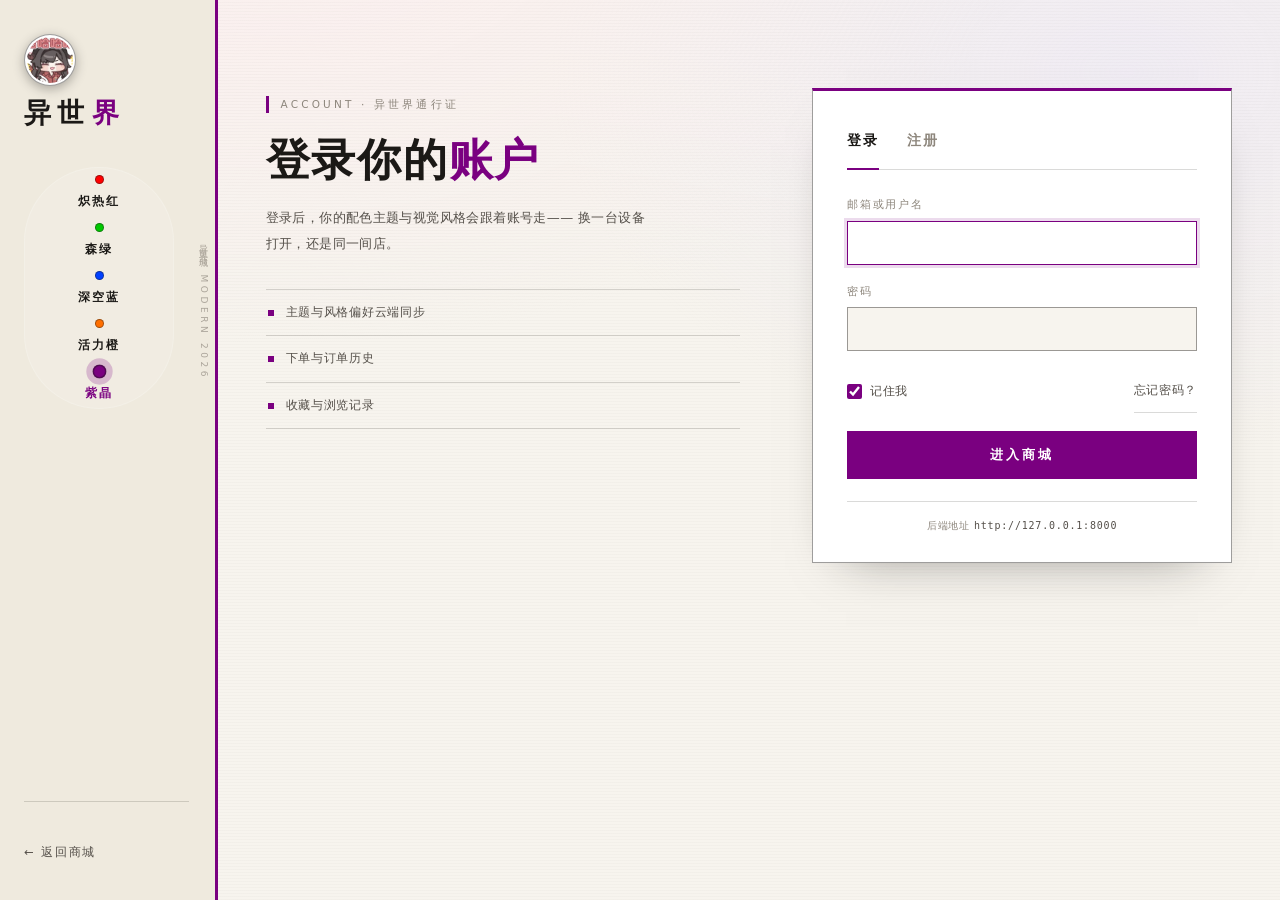
==== commit 6e7555f2: "fix: 子页面（登录/订单/商家后台/管理后台）主题切换失效 这些页面只引了各自的业务脚本，没有 main.js，而主题切换逻辑 （ThemeSwitcher）只写在 main.js 里 —— 点色" ====
--- a/admin.html
+++ b/admin.html
@@ -95,6 +95,7 @@
     </main>
   </div>
 
+  <script src="js/theme.js?v=1" defer></script>
   <script src="js/admin.js?v=1" defer></script>
 </body>
 </html>
--- a/css/style.css
+++ b/css/style.css
@@ -1408,9 +1408,10 @@
     justify-content: center;
     min-height: 40px;
     padding: 0 18px;
-    border: 1px solid currentColor;
+    border: 1px solid color-mix(in srgb, currentColor 42%, transparent);
     border-radius: 999px;
-    color: rgba(255, 255, 255, .92);
+    color: inherit;
+    opacity: .9;
     font-family: "PingFang SC", "Microsoft YaHei", system-ui, sans-serif;
     font-size: 13px;
     letter-spacing: .08em;
@@ -1420,8 +1421,9 @@
 
 .user-entry:hover,
 .user-entry:focus-visible {
-    background: rgba(255, 255, 255, .16);
-    color: #fff;
+    background: color-mix(in srgb, currentColor 14%, transparent);
+    border-color: color-mix(in srgb, currentColor 70%, transparent);
+    opacity: 1;
 }
 
 .user-name {
@@ -1429,7 +1431,8 @@
     overflow: hidden;
     text-overflow: ellipsis;
     white-space: nowrap;
-    color: rgba(255, 255, 255, .95);
+    color: inherit;
+    opacity: .88;
     font-family: "PingFang SC", "Microsoft YaHei", system-ui, sans-serif;
     font-size: 13px;
     letter-spacing: .04em;
@@ -1438,10 +1441,11 @@
 .user-logout {
     min-height: 40px;
     padding: 0 14px;
-    border: 1px solid rgba(255, 255, 255, .38);
+    border: 1px solid color-mix(in srgb, currentColor 34%, transparent);
     border-radius: 999px;
     background: transparent;
-    color: rgba(255, 255, 255, .85);
+    color: inherit;
+    opacity: .85;
     font-family: "PingFang SC", "Microsoft YaHei", system-ui, sans-serif;
     font-size: 12px;
     letter-spacing: .1em;
@@ -1450,12 +1454,69 @@
 }
 
 .user-logout:hover {
-    background: rgba(255, 255, 255, .16);
-    border-color: rgba(255, 255, 255, .6);
+    background: color-mix(in srgb, currentColor 14%, transparent);
+    border-color: color-mix(in srgb, currentColor 65%, transparent);
+    opacity: 1;
 }
 
 @media (max-width: 720px) {
     .user-name { max-width: 84px; font-size: 12px; }
     .user-entry { padding: 0 12px; min-height: 36px; font-size: 12px; }
     .user-logout { min-height: 36px; padding: 0 10px; font-size: 11px; }
-}+}
+/* 登录后账户区的功能链接（我的订单 / 商家后台 / 管理后台） */
+.user-link {
+    display: inline-flex;
+    align-items: center;
+    justify-content: center;
+    min-height: 40px;
+    padding: 0 14px;
+    border: 1px solid color-mix(in srgb, currentColor 30%, transparent);
+    border-radius: 999px;
+    color: inherit;
+    opacity: .88;
+    font-family: "PingFang SC", "Microsoft YaHei", system-ui, sans-serif;
+    font-size: 12.5px;
+    letter-spacing: .08em;
+    text-decoration: none;
+    white-space: nowrap;
+    transition: background-color .2s ease, border-color .2s ease, color .2s ease;
+}
+
+.user-link:hover,
+.user-link:focus-visible {
+    background: color-mix(in srgb, currentColor 14%, transparent);
+    border-color: color-mix(in srgb, currentColor 70%, transparent);
+    opacity: 1;
+}
+
+.user-link.is-role,
+.user-link.is-admin {
+    border-color: color-mix(in srgb, currentColor 55%, transparent);
+    font-weight: 600;
+    opacity: 1;
+}
+
+@media (max-width: 720px) {
+    .user-link { min-height: 36px; padding: 0 10px; font-size: 11.5px; }
+}
+/* 账户区加进来后 header 容易挤爆：品牌名不换行，账户区允许折到下一行 */
+.header .brand-name {
+    white-space: nowrap;
+}
+
+.user-area {
+    flex-wrap: wrap;
+    justify-content: flex-end;
+}
+
+/* 空间紧张时整组换行，而不是把品牌名压断 */
+.header {
+    flex-wrap: wrap;
+    row-gap: 10px;
+}
+
+/* 折行后账户区靠右，避免落到品牌下方的左侧 */
+.user-area {
+    margin-left: auto;
+}
--- a/css/visual-spine.css
+++ b/css/visual-spine.css
@@ -99,7 +99,7 @@
     max-height: 100dvh;
     overflow: auto;
     margin: 0;
-    padding: 38px 74px 30px 26px;
+    padding: 34px 24px 26px 24px;
     display: flex;
     flex-direction: column;
     justify-content: flex-start;
@@ -1577,3 +1577,325 @@
     border-color: var(--sp-ink);
     color: var(--sp-paper);
 }
+
+/* 书脊内的账户区改为竖排：用户名 → 我的订单 → 商家/管理后台 → 登出 */
+body.visual-spine .user-area {
+    flex-direction: column;
+    align-items: stretch;
+    gap: 4px;
+}
+
+body.visual-spine .user-name {
+    margin-bottom: 6px;
+    padding-bottom: 8px;
+    border-bottom: 1px solid var(--sp-rule);
+    font-size: 12px;
+    font-weight: 600;
+    letter-spacing: .06em;
+    color: var(--sp-ink);
+}
+
+body.visual-spine .user-link {
+    border: 1px solid var(--sp-rule-strong);
+    border-radius: 0;
+    justify-content: flex-start;
+    padding: 0 12px;
+    color: var(--sp-ink-soft);
+    font-size: 11.5px;
+    letter-spacing: .1em;
+}
+
+body.visual-spine .user-link:hover,
+body.visual-spine .user-link:focus-visible {
+    background: var(--sp-accent);
+    border-color: var(--sp-accent);
+    color: #fff;
+}
+
+body.visual-spine .user-link.is-role,
+body.visual-spine .user-link.is-admin {
+    border-color: var(--sp-accent);
+    color: var(--sp-accent);
+    font-weight: 700;
+}
+
+body.visual-spine .user-link.is-role:hover,
+body.visual-spine .user-link.is-admin:hover {
+    background: var(--sp-accent);
+    color: #fff;
+}
+
+body.visual-spine .user-logout {
+    width: 100%;
+    border-radius: 0;
+    margin-top: 6px;
+}
+/* 书脊 header 是浅纸底，文字用墨色 */
+body.visual-spine .header {
+    color: var(--sp-ink);
+}
+
+/* 书脊内账户区：占满内容宽度，文字超长就截断，绝不能撑出书脊 */
+body.visual-spine .user-area {
+    width: 100%;
+    max-width: 100%;
+    margin-left: 0;
+    margin-right: 0;
+    box-sizing: border-box;
+    flex-direction: column;
+    align-items: stretch;
+    gap: 4px;
+}
+
+body.visual-spine .user-name {
+    display: block;
+    width: 100%;
+    max-width: 100%;
+    box-sizing: border-box;
+    overflow: hidden;
+    text-overflow: ellipsis;
+    white-space: nowrap;
+}
+
+body.visual-spine .user-link,
+body.visual-spine .user-entry,
+body.visual-spine .user-logout {
+    display: flex;
+    width: 100%;
+    max-width: 100%;
+    box-sizing: border-box;
+    justify-content: flex-start;
+    padding-left: 12px;
+    padding-right: 12px;
+    overflow: hidden;
+    text-overflow: ellipsis;
+    white-space: nowrap;
+}
+
+/* 竖排刊名收回到 padding 区内，不再压到内容栏 */
+body.visual-spine .header::after {
+    right: 4px;
+    font-size: 9px;
+    letter-spacing: .4em;
+}
+/* ==========================================================================
+   书脊内账户区最终修正
+   style.css 里为了「横排 header 时账户区靠右」加了 .user-area{margin-left:auto}，
+   在书脊的 flex column 里它会把整块推到右边缘、超出部分被 header 的
+   overflow:auto 裁掉。这里用 !important 压死，确保填满书脊内容宽度。
+   ========================================================================== */
+body.visual-spine .header .user-area {
+    margin-left: 0 !important;
+    margin-right: 0 !important;
+    width: 100% !important;
+    max-width: 100% !important;
+    align-self: stretch !important;
+    flex-shrink: 0;
+    box-sizing: border-box;
+}
+
+body.visual-spine .header .user-name,
+body.visual-spine .header .user-link,
+body.visual-spine .header .user-entry,
+body.visual-spine .header .user-logout {
+    width: 100% !important;
+    max-width: 100% !important;
+    box-sizing: border-box;
+    margin-left: 0;
+    margin-right: 0;
+}
+
+/* 书脊文字对比度最终修正：去掉 opacity 折扣，直接用最深墨色 */
+body.visual-spine .header .theme-tab .label {
+    color: var(--sp-ink) !important;
+    opacity: 1 !important;
+}
+
+body.visual-spine .header .visual-btn {
+    color: var(--sp-ink) !important;
+    opacity: 1 !important;
+}
+
+body.visual-spine .header .theme-tab.active .label,
+body.visual-spine .header .visual-btn.active {
+    color: var(--sp-accent) !important;
+    opacity: 1 !important;
+}
+
+body.visual-spine .header .user-name {
+    color: var(--sp-ink) !important;
+    opacity: 1 !important;
+}
+
+body.visual-spine .header .user-link,
+body.visual-spine .header .user-entry {
+    color: var(--sp-ink) !important;
+    opacity: 1 !important;
+}
+
+body.visual-spine .header .user-logout {
+    color: var(--sp-ink-soft) !important;
+    opacity: 1 !important;
+}
+
+/* 有些继承链会把文字填充色压成浅色（-webkit-text-fill-color 优先于 color），
+   书脊里显式钉死填充色 */
+body.visual-spine .header .theme-tab .label,
+body.visual-spine .header .visual-btn,
+body.visual-spine .header .user-name,
+body.visual-spine .header .user-link,
+body.visual-spine .header .user-entry {
+    -webkit-text-fill-color: var(--sp-ink) !important;
+    color: var(--sp-ink) !important;
+}
+
+body.visual-spine .header .theme-tab.active .label,
+body.visual-spine .header .visual-btn.active {
+    -webkit-text-fill-color: var(--sp-accent) !important;
+    color: var(--sp-accent) !important;
+}
+
+body.visual-spine .header .user-logout {
+    -webkit-text-fill-color: var(--sp-ink-soft) !important;
+    color: var(--sp-ink-soft) !important;
+}
+
+/* ==========================================================================
+   书脊账户区：改用绝对定位钉死
+   之前用 flex + width:100% 反复失效（margin-left:auto 残留 / 交叉轴计算），
+   直接脱离 flex 流，按书脊左右内边距钉在底部，位置完全可控。
+   ========================================================================== */
+body.visual-spine .header {
+    position: sticky;   /* 保持粘附 */
+    position: relative; /* 让绝对定位子元素以书脊为参照 */
+}
+
+body.visual-spine .header .user-area {
+    position: absolute !important;
+    left: 24px !important;
+    right: 24px !important;
+    bottom: 96px !important;
+    width: auto !important;
+    max-width: none !important;
+    margin: 0 !important;
+    padding: 0 !important;
+    display: flex !important;
+    flex-direction: column !important;
+    align-items: stretch !important;
+    gap: 4px !important;
+    border-top: 1px solid var(--sp-rule);
+    padding-top: 16px !important;
+    box-sizing: border-box;
+}
+
+body.visual-spine .header .user-name,
+body.visual-spine .header .user-link,
+body.visual-spine .header .user-entry,
+body.visual-spine .header .user-logout {
+    width: 100% !important;
+    max-width: 100% !important;
+    box-sizing: border-box;
+    margin: 0 !important;
+    overflow: hidden;
+    text-overflow: ellipsis;
+    white-space: nowrap;
+}
+
+/* 刊名绝对定位在更下方，避免和账户区重叠 */
+body.visual-spine .header::after {
+    bottom: 24px !important;
+}
+
+/* ==========================================================================
+   账户区（已从 header 移出，现在在 main-content 顶部）
+   书脊布局下 header 是固定高度的书脊，塞不下账户区，
+   改为浮在 banner 右上角（半透明底 + 白字，压在图上可读）
+   ========================================================================== */
+body.visual-spine .main-content {
+    position: relative;
+}
+
+body.visual-spine .main-content > .user-area {
+    position: absolute;
+    top: 16px;
+    right: 22px;
+    z-index: 30;
+    padding: 0;
+    margin: 0;
+    display: flex;
+    align-items: center;
+    justify-content: flex-end;
+    flex-wrap: nowrap;
+    gap: 8px;
+}
+
+body.visual-spine .main-content > .user-area .user-name,
+body.visual-spine .main-content > .user-area .user-link,
+body.visual-spine .main-content > .user-area .user-entry,
+body.visual-spine .main-content > .user-area .user-logout {
+    color: #fff !important;
+    -webkit-text-fill-color: #fff !important;
+    background: rgba(18, 16, 14, .46);
+    border: 1px solid rgba(255, 255, 255, .38) !important;
+    border-radius: 999px;
+    padding: 0 14px;
+    min-height: 34px;
+    display: inline-flex;
+    align-items: center;
+    font-size: 12px;
+    letter-spacing: .06em;
+    white-space: nowrap;
+    backdrop-filter: blur(7px);
+    -webkit-backdrop-filter: blur(7px);
+    box-shadow: none;
+}
+
+body.visual-spine .main-content > .user-area .user-name {
+    background: transparent;
+    border-color: transparent !important;
+    padding-left: 4px;
+    opacity: .95;
+}
+
+body.visual-spine .main-content > .user-area .user-link:hover,
+body.visual-spine .main-content > .user-area .user-entry:hover,
+body.visual-spine .main-content > .user-area .user-logout:hover {
+    background: rgba(18, 16, 14, .74);
+    border-color: rgba(255, 255, 255, .8) !important;
+}
+
+/* 窄屏：账户区回到正常流，横向排列在 banner 上方 */
+@media (max-width: 760px) {
+    body.visual-spine .main-content > .user-area {
+        position: static;
+        padding: 10px 16px 6px;
+        justify-content: flex-start;
+        flex-wrap: wrap;
+    }
+}
+
+/* 覆盖之前那批不带 .header 前缀的 width:100% 规则（它们现在会匹配到
+   内容栏顶部的账户区，把每个按钮撑成整行） */
+body.visual-spine .main-content > .user-area .user-link,
+body.visual-spine .main-content > .user-area .user-entry,
+body.visual-spine .main-content > .user-area .user-logout,
+body.visual-spine .main-content > .user-area .user-name {
+    width: auto !important;
+    max-width: none !important;
+    flex: 0 0 auto !important;
+}
+
+/* 还有一条不带 .header 的 body.visual-spine .user-area{flex-direction:column}
+   在起作用，一并压掉 */
+body.visual-spine .main-content > .user-area {
+    flex-direction: row !important;
+    align-items: center !important;
+    justify-content: flex-end !important;
+    flex-wrap: nowrap !important;
+    gap: 8px !important;
+    padding: 0 !important;
+    width: auto !important;
+    max-width: none !important;
+    margin: 0 !important;
+    border: 0 !important;
+}
